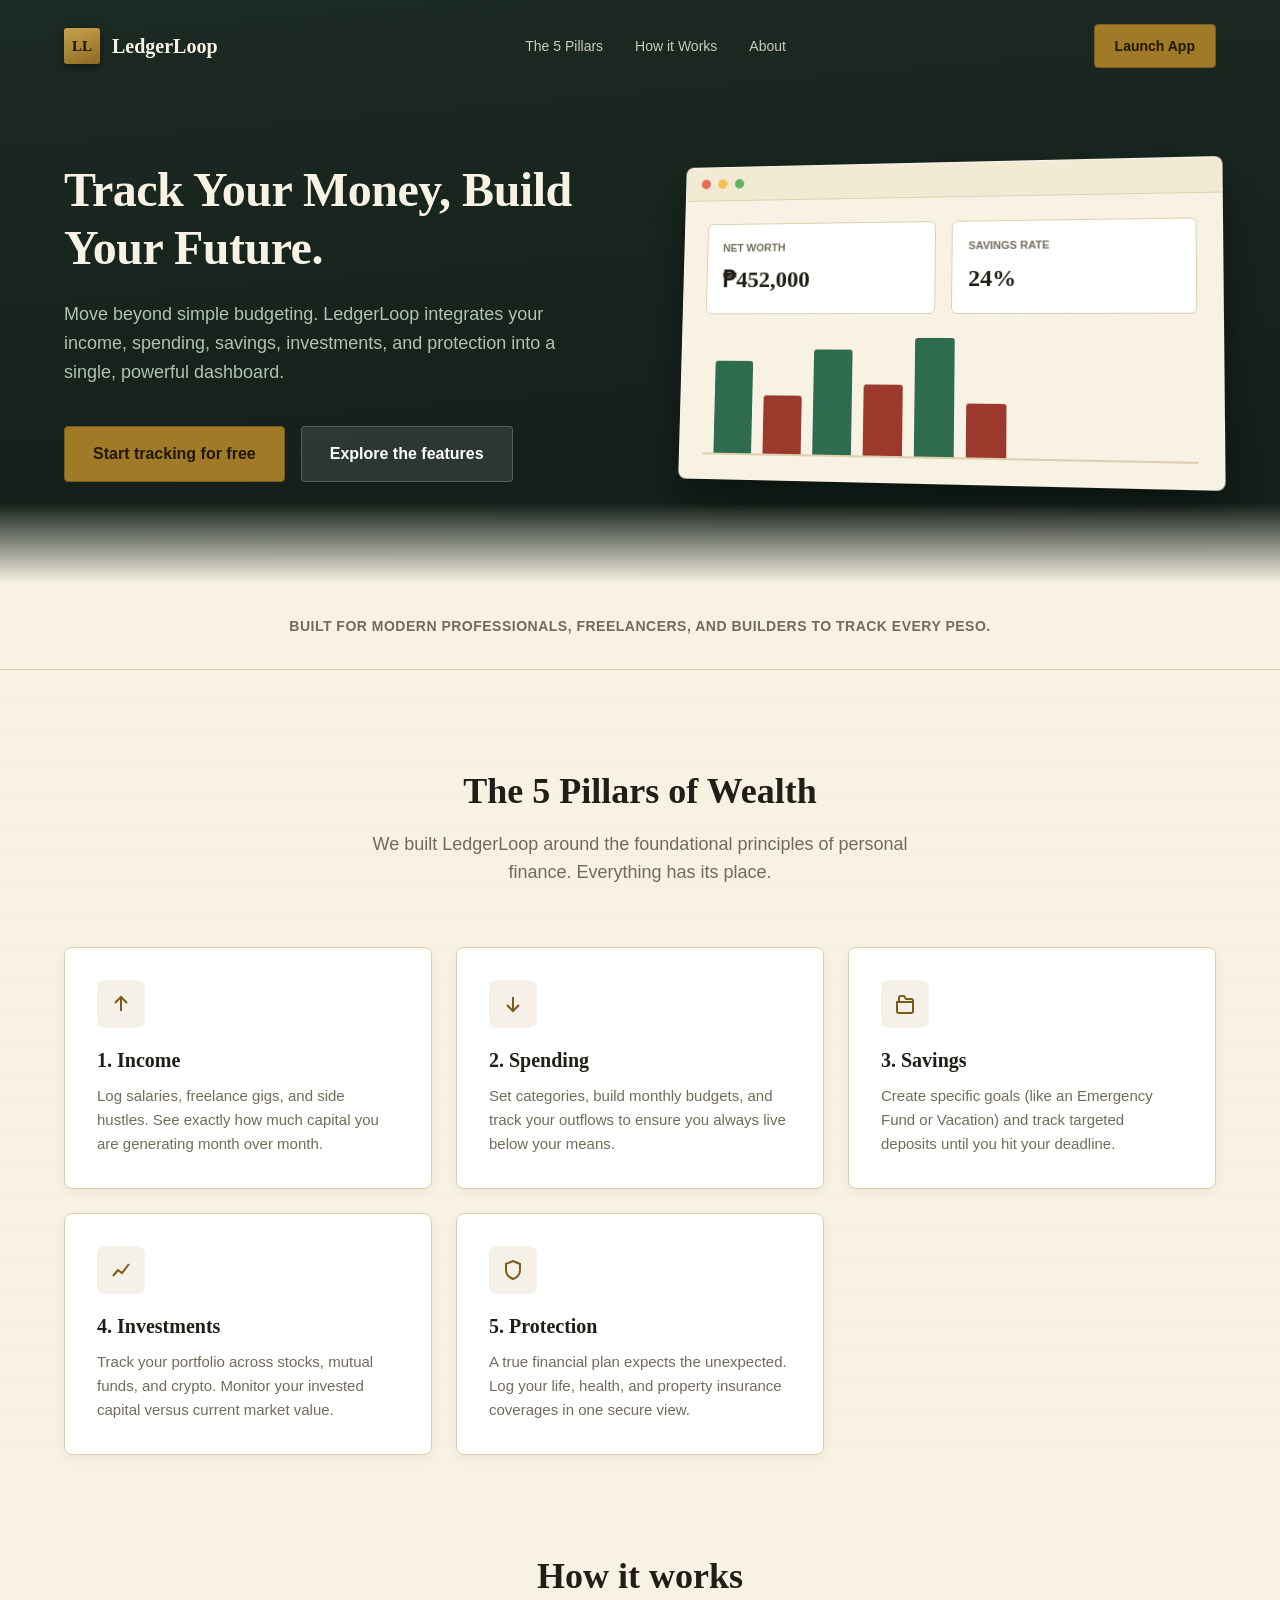
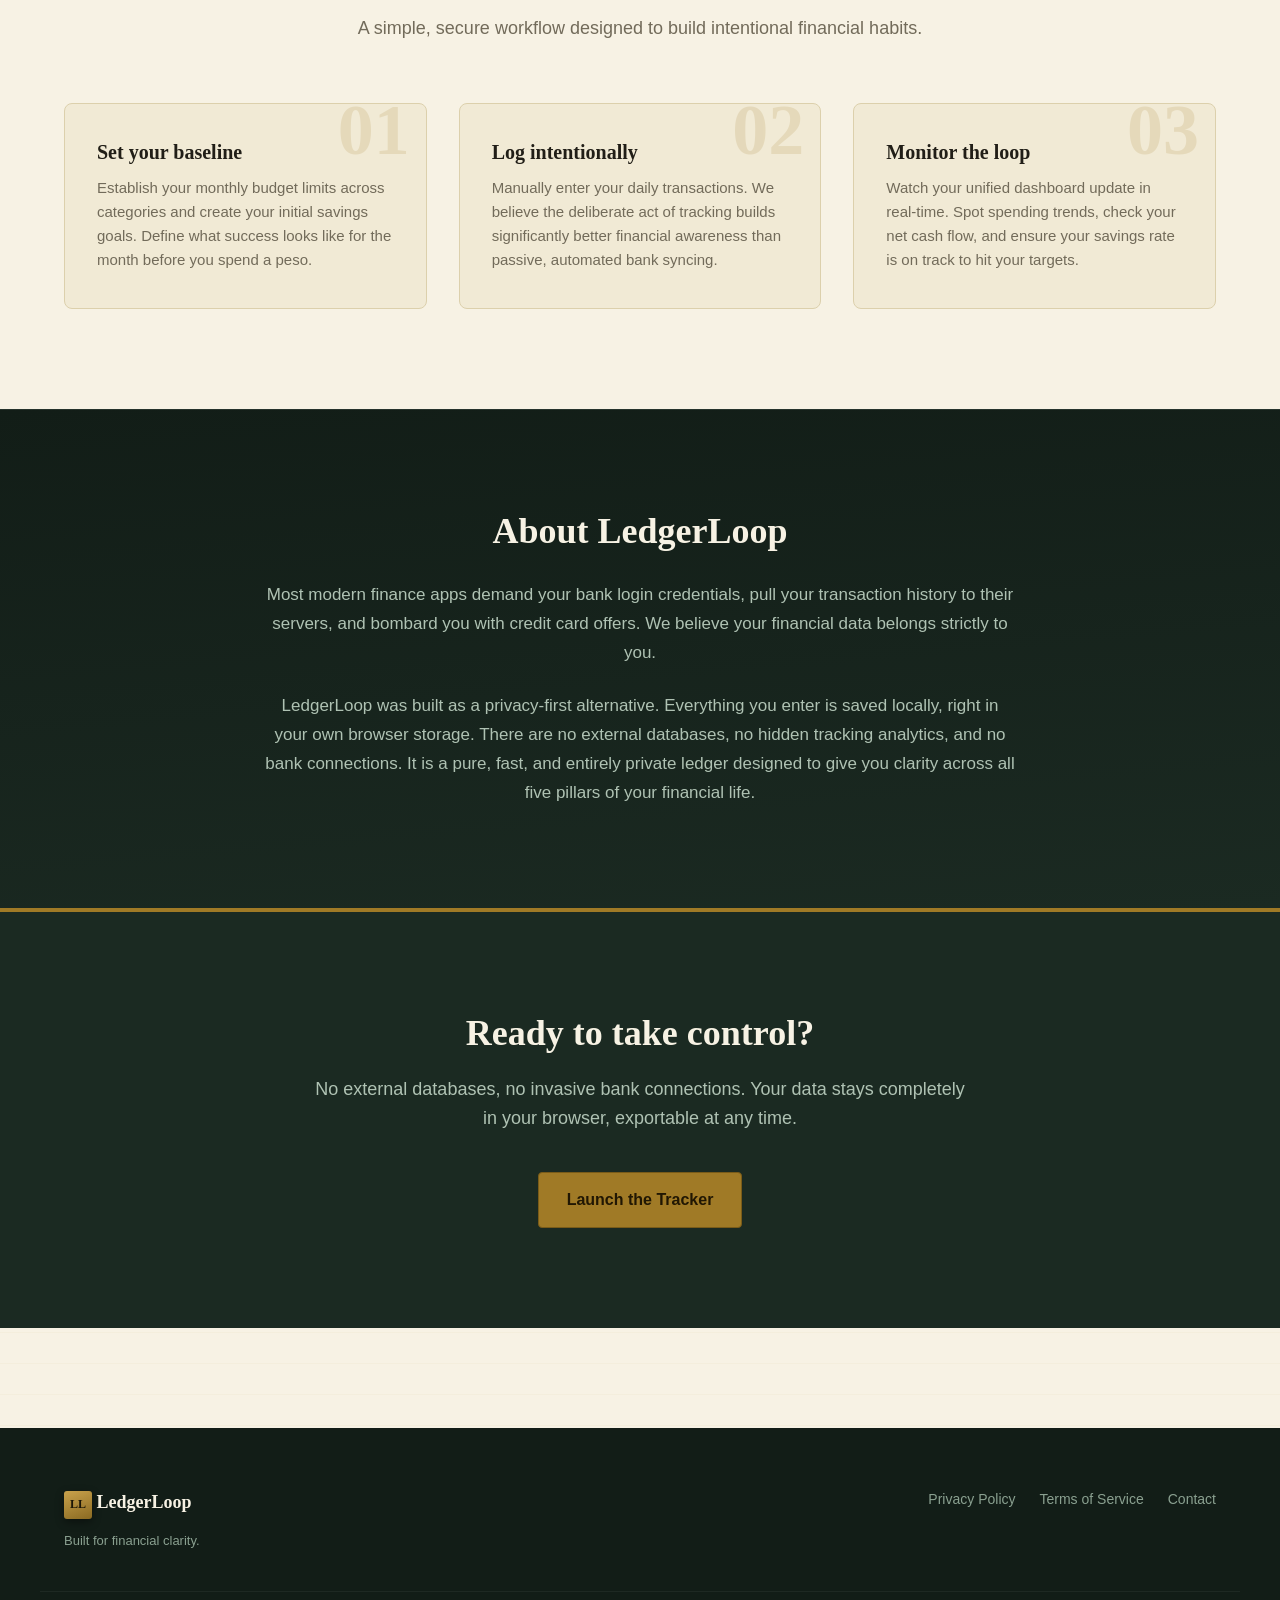
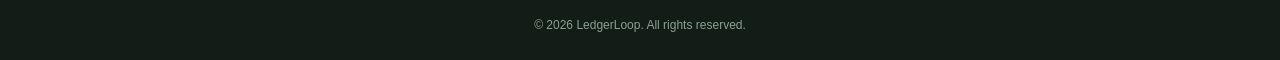
==== index.html @ 5f900071 "Add files via upload" ====
<!DOCTYPE html>
<html lang="en">
<head>
  <meta charset="UTF-8">
  <meta name="viewport" content="width=device-width, initial-scale=1.0">
  <title>LedgerLoop — Master Your Financial Pillars</title>
  <link rel="stylesheet" href="landing.css">
</head>
<body>

  <!-- ================= NAVIGATION ================= -->
<!-- ================= NAVIGATION ================= -->
  <header class="navbar">
    <div class="container nav-container">
      <div class="brand">
        <div class="mark">LL</div>
        <span class="brand-text">LedgerLoop</span>
      </div>
      
      <!-- Hamburger Menu Button (Mobile Only) -->
      <button class="mobile-toggle" id="mobile-toggle" aria-label="Toggle Menu">
        <svg viewBox="0 0 24 24" width="28" height="28" stroke="currentColor" stroke-width="2" fill="none" stroke-linecap="round" stroke-linejoin="round"><line x1="3" y1="12" x2="21" y2="12"></line><line x1="3" y1="6" x2="21" y2="6"></line><line x1="3" y1="18" x2="21" y2="18"></line></svg>
      </button>

      <nav class="nav-links" id="nav-links">
        <a href="#features">The 5 Pillars</a>
        <a href="#how-it-works">How it Works</a>
        <a href="#about">About</a>
        <a href="app.html" class="btn primary mobile-only">Launch App</a>
      </nav>
      
      <div class="nav-actions desktop-only">
        <a href="app.html" class="btn primary">Launch App</a>
      </div>
    </div>
  </header>

  <main>
    <!-- ================= HERO SECTION ================= -->
    <section class="hero">
      <div class="container hero-container">
        <div class="hero-content">
          <h1>Track Your Money, Build Your Future.</h1>
          <p class="hero-sub">
            Move beyond simple budgeting. LedgerLoop integrates your income, spending, savings, investments, and protection into a single, powerful dashboard.
          </p>
          <div class="hero-buttons">
            <a href="app.html" class="btn primary large">Start tracking for free</a>
            <a href="#features" class="btn secondary large">Explore the features</a>
          </div>
        </div>
        <div class="hero-visual">
          <div class="mockup-window">
            <div class="mockup-header">
              <span class="dot red"></span><span class="dot yellow"></span><span class="dot green"></span>
            </div>
            <div class="mockup-body">
              <div class="mockup-stat-row">
                <div class="m-stat"><div class="m-label">Net worth</div><div class="m-val">₱452,000</div></div>
                <div class="m-stat"><div class="m-label">Savings rate</div><div class="m-val">24%</div></div>
              </div>
              <div class="m-chart">
                <div class="m-bar inc" style="height: 80%;"></div>
                <div class="m-bar exp" style="height: 50%;"></div>
                <div class="m-bar inc" style="height: 90%;"></div>
                <div class="m-bar exp" style="height: 60%;"></div>
                <div class="m-bar inc" style="height: 100%;"></div>
                <div class="m-bar exp" style="height: 45%;"></div>
              </div>
            </div>
          </div>
        </div>
      </div>
    </section>

    <!-- ================= SOCIAL PROOF ================= -->
    <section class="trusted-by">
      <div class="container">
        <p>Built for modern professionals, freelancers, and builders to track every peso.</p>
      </div>
    </section>

    <!-- ================= THE 5 PILLARS ================= -->
    <section class="features" id="features">
      <div class="container">
        <div class="section-head">
          <h2>The 5 Pillars of Wealth</h2>
          <p>We built LedgerLoop around the foundational principles of personal finance. Everything has its place.</p>
        </div>

        <div class="pillar-grid">
          <!-- Pillar 1 -->
          <div class="pillar-card">
            <div class="pillar-icon">
              <svg viewBox="0 0 24 24" fill="none" stroke="currentColor" stroke-width="2"><path d="M12 19V5M6 11l6-6 6 6"/></svg>
            </div>
            <h3>1. Income</h3>
            <p>Log salaries, freelance gigs, and side hustles. See exactly how much capital you are generating month over month.</p>
          </div>
          <!-- Pillar 2 -->
          <div class="pillar-card">
            <div class="pillar-icon">
              <svg viewBox="0 0 24 24" fill="none" stroke="currentColor" stroke-width="2"><path d="M12 5v14M6 13l6 6 6-6"/></svg>
            </div>
            <h3>2. Spending</h3>
            <p>Set categories, build monthly budgets, and track your outflows to ensure you always live below your means.</p>
          </div>
          <!-- Pillar 3 -->
          <div class="pillar-card">
            <div class="pillar-icon">
              <svg viewBox="0 0 24 24" fill="none" stroke="currentColor" stroke-width="2"><path d="M3 10h18M6 10V6a2 2 0 0 1 2-2h3l2 3h5a2 2 0 0 1 2 2v10a2 2 0 0 1-2 2H6a2 2 0 0 1-2-2v-9z"/></svg>
            </div>
            <h3>3. Savings</h3>
            <p>Create specific goals (like an Emergency Fund or Vacation) and track targeted deposits until you hit your deadline.</p>
          </div>
          <!-- Pillar 4 -->
          <div class="pillar-card">
            <div class="pillar-icon">
              <svg viewBox="0 0 24 24" fill="none" stroke="currentColor" stroke-width="2"><path d="M4 18l5-6 4 3 7-9"/></svg>
            </div>
            <h3>4. Investments</h3>
            <p>Track your portfolio across stocks, mutual funds, and crypto. Monitor your invested capital versus current market value.</p>
          </div>
          <!-- Pillar 5 -->
          <div class="pillar-card">
            <div class="pillar-icon">
              <svg viewBox="0 0 24 24" fill="none" stroke="currentColor" stroke-width="2"><path d="M12 3l7 3v6c0 4.5-3 7.5-7 9-4-1.5-7-4.5-7-9V6l7-3z"/></svg>
            </div>
            <h3>5. Protection</h3>
            <p>A true financial plan expects the unexpected. Log your life, health, and property insurance coverages in one secure view.</p>
          </div>
        </div>
      </div>
      

      <!-- ================= HOW IT WORKS ================= -->
    <section class="how-it-works" id="how-it-works">
      <div class="container">
        <div class="section-head">
          <h2>How it works</h2>
          <p>A simple, secure workflow designed to build intentional financial habits.</p>
        </div>
        <div class="steps-grid">
          <div class="step-card">
            <div class="step-num">01</div>
            <h3>Set your baseline</h3>
            <p>Establish your monthly budget limits across categories and create your initial savings goals. Define what success looks like for the month before you spend a peso.</p>
          </div>
          <div class="step-card">
            <div class="step-num">02</div>
            <h3>Log intentionally</h3>
            <p>Manually enter your daily transactions. We believe the deliberate act of tracking builds significantly better financial awareness than passive, automated bank syncing.</p>
          </div>
          <div class="step-card">
            <div class="step-num">03</div>
            <h3>Monitor the loop</h3>
            <p>Watch your unified dashboard update in real-time. Spot spending trends, check your net cash flow, and ensure your savings rate is on track to hit your targets.</p>
          </div>
        </div>
      </div>
    </section>

    <!-- ================= ABOUT ================= -->
    <section class="about" id="about">
      <div class="container about-container">
        <div class="about-content">
          <h2>About LedgerLoop</h2>
          <p>Most modern finance apps demand your bank login credentials, pull your transaction history to their servers, and bombard you with credit card offers. We believe your financial data belongs strictly to you.</p>
          <p>LedgerLoop was built as a privacy-first alternative. Everything you enter is saved locally, right in your own browser storage. There are no external databases, no hidden tracking analytics, and no bank connections. It is a pure, fast, and entirely private ledger designed to give you clarity across all five pillars of your financial life.</p>
        </div>
      </div>
    </section>

    <!-- ================= CTA SECTION ================= -->
    <section class="cta-section">
      <div class="container cta-container">
        <h2>Ready to take control?</h2>
        <p>No external databases, no invasive bank connections. Your data stays completely in your browser, exportable at any time.</p>
        <a href="app.html" class="btn primary large">Launch the Tracker</a>
      </div>
    </section>
  </main>

  <!-- ================= FOOTER ================= -->
  <footer>
    <div class="container footer-container">
      <div class="footer-brand">
        <div class="mark small">LL</div>
        <span class="brand-text">LedgerLoop</span>
        <p class="footer-note">Built for financial clarity.</p>
      </div>
      <div class="footer-links">
        <a href="#">Privacy Policy</a>
        <a href="#">Terms of Service</a>
        <a href="#">Contact</a>
      </div>
    </div>
    <div class="container footer-bottom">
      <p>&copy; 2026 LedgerLoop. All rights reserved.</p>
    </div>
  </footer>

<script>
    // Mobile menu toggle
    const toggle = document.getElementById('mobile-toggle');
    const nav = document.getElementById('nav-links');
    
    toggle.addEventListener('click', () => {
      nav.classList.toggle('active');
    });
    
    // Close mobile menu when a link is clicked
    nav.querySelectorAll('a').forEach(link => {
      link.addEventListener('click', () => {
        nav.classList.remove('active');
      });
    });
  </script>
</body>
</html>
---- landing.css ----
:root {
  --desk: #1B2A22;
  --desk-2: #121D17;
  --paper: #F7F2E4;
  --paper-2: #F1EAD5;
  --ink: #211E17;
  --ink-soft: #726B5A;
  --rule: #DCD0AC;
  --green: #2F6B4E;
  --brass: #A07A26;
  --brass-dark: #7A5B18;
  --navy: #2C3D50;
  --radius: 8px;
  --shadow: 0 4px 12px rgba(0,0,0,0.08), 0 12px 32px rgba(0,0,0,0.12);
  --serif: Georgia, "Iowan Old Style", "Palatino Linotype", serif;
  --sans: -apple-system, BlinkMacSystemFont, "Segoe UI", Roboto, "Helvetica Neue", Arial, sans-serif;
}

* {
  box-sizing: border-box;
  margin: 0;
  padding: 0;
}

body {
  font-family: var(--sans);
  background-color: var(--paper);
  color: var(--ink);
  -webkit-font-smoothing: antialiased;
  line-height: 1.6;
}

a {
  text-decoration: none;
  color: inherit;
  transition: color 0.2s ease;
}

.container {
  max-width: 1200px;
  margin: 0 auto;
  padding: 0 24px;
}

/* ---------- Typography & Buttons ---------- */
h1, h2, h3 {
  font-family: var(--serif);
  font-weight: 700;
  line-height: 1.2;
}

.btn {
  display: inline-flex;
  align-items: center;
  justify-content: center;
  padding: 10px 20px;
  border-radius: 4px;
  font-size: 14px;
  font-weight: 600;
  cursor: pointer;
  transition: all 0.2s ease;
  border: 1px solid transparent;
}

.btn.primary {
  background: var(--brass);
  color: #211703;
  border-color: var(--brass-dark);
}

.btn.primary:hover {
  background: #B78D33;
  transform: translateY(-1px);
}

.btn.secondary {
  background: rgba(255,255,255,0.1);
  color: #fff;
  border: 1px solid rgba(255,255,255,0.2);
}

.btn.secondary:hover {
  background: rgba(255,255,255,0.15);
  border-color: rgba(255,255,255,0.3);
}

.btn.large {
  padding: 14px 28px;
  font-size: 16px;
}

/* ---------- Navbar ---------- */
.navbar {
  position: absolute;
  top: 0;
  left: 0;
  width: 100%;
  z-index: 100;
  padding: 24px 0;
}

.nav-container {
  display: flex;
  justify-content: space-between;
  align-items: center;
}

.brand {
  display: flex;
  align-items: center;
  gap: 12px;
}

.mark {
  display: inline-flex;
  align-items: center;
  justify-content: center;
  width: 36px;
  height: 36px;
  border-radius: 3px;
  background: linear-gradient(160deg, #C9A24C, #8A6A22);
  font-family: var(--serif);
  font-weight: 700;
  font-size: 15px;
  color: #1B1607;
  box-shadow: 0 3px 8px rgba(0,0,0,0.4);
}

.mark.small {
  width: 28px;
  height: 28px;
  font-size: 12px;
}

.brand-text {
  font-family: var(--serif);
  font-size: 20px;
  font-weight: 700;
  color: #F7F2E4;
}

.nav-links {
  display: flex;
  gap: 32px;
}

.nav-links a {
  color: rgba(247, 242, 228, 0.8);
  font-size: 14px;
  font-weight: 500;
}

.nav-links a:hover {
  color: #fff;
}


/* ---------- Mobile Navigation & Responsiveness ---------- */
.mobile-toggle {
  display: none;
  background: transparent;
  border: none;
  color: #F7F2E4;
  cursor: pointer;
  padding: 8px;
}

.mobile-only { 
  display: none !important; 
}

@media screen and (max-width: 768px) {
  .desktop-only { 
    display: none !important; 
  }
  
  .mobile-toggle { 
    display: block; 
    z-index: 999; 
  }
  
  /* The Slide-in Mobile Menu */
  .nav-links {
    position: fixed !important;
    top: 0 !important;
    right: -100% !important; /* Hides menu off-screen initially */
    width: 280px !important;
    height: 100vh !important;
    background: #121D17 !important; /* Forces dark background */
    display: flex !important;
    flex-direction: column !important;
    justify-content: flex-start !important;
    padding: 90px 30px 30px 30px !important;
    transition: right 0.3s ease-in-out !important;
    box-shadow: -10px 0 30px rgba(0,0,0,0.8) !important;
    z-index: 998 !important;
  }
  
  /* When the menu is open */
  .nav-links.active {
    right: 0 !important;
  }
  
  /* Styling the text links in the mobile menu */
  .nav-links a {
    display: block !important;
    font-size: 20px !important;
    font-weight: 600 !important;
    color: #F7F2E4 !important;
    padding: 18px 0 !important;
    border-bottom: 1px solid rgba(255,255,255,0.1) !important;
    text-align: left !important;
  }
  
  /* The Launch App button inside mobile menu */
  .nav-links a.mobile-only { 
    display: inline-flex !important; 
    margin-top: 30px !important; 
    justify-content: center !important;
    border: none !important;
    background: #A07A26 !important;
    color: #1B1607 !important;
    border-radius: 6px !important;
  }

  /* Scale down massive text for smaller screens */
  .hero { padding: 120px 0 60px 0; }
  .hero-content h1 { font-size: 34px; }
  .hero-sub { font-size: 16px; margin-bottom: 30px; }
  
  .features, .how-it-works, .about, .cta-section { padding: 60px 0; }
  .section-head h2, .cta-section h2, .about-content h2 { font-size: 28px; }
  
  .mockup-stat-row { flex-direction: column; gap: 8px; }
  
  .footer-container {
    flex-direction: column;
    gap: 24px;
    text-align: center;
    align-items: center;
  }
}
/* ---------- Hero Section ---------- */
.hero {
  background: linear-gradient(175deg, var(--desk) 0%, var(--desk-2) 100%);
  color: #F7F2E4;
  padding: 160px 0 100px 0;
  position: relative;
  overflow: hidden;
}

.hero::after {
  content: "";
  position: absolute;
  bottom: 0;
  left: 0;
  right: 0;
  height: 80px;
  background: linear-gradient(to bottom, transparent, var(--paper));
}

.hero-container {
  display: grid;
  grid-template-columns: 1fr 1fr;
  gap: 60px;
  align-items: center;
}

.hero-content h1 {
  font-size: 48px;
  margin-bottom: 24px;
  letter-spacing: -0.5px;
}

.hero-sub {
  font-size: 18px;
  color: #AFC2B3;
  margin-bottom: 40px;
  max-width: 90%;
}

.hero-buttons {
  display: flex;
  gap: 16px;
  flex-wrap: wrap;
}

@media (max-width: 992px) {
  .hero-container {
    grid-template-columns: 1fr;
    text-align: center;
  }
  .hero-sub { margin: 0 auto 40px auto; }
  .hero-buttons { justify-content: center; }
  .navbar .brand-text { color: #F7F2E4; }
}

/* Hero Mockup Graphic */
.mockup-window {
  background: var(--paper);
  border-radius: 8px;
  box-shadow: 0 24px 48px rgba(0,0,0,0.4);
  overflow: hidden;
  border: 1px solid rgba(255,255,255,0.1);
  transform: perspective(1000px) rotateY(-8deg) rotateX(4deg);
  transition: transform 0.5s ease;
}

.mockup-window:hover {
  transform: perspective(1000px) rotateY(0deg) rotateX(0deg);
}

.mockup-header {
  background: var(--paper-2);
  padding: 12px 16px;
  display: flex;
  gap: 8px;
  border-bottom: 1px solid var(--rule);
}

.dot { width: 10px; height: 10px; border-radius: 50%; }
.dot.red { background: #E76A5A; }
.dot.yellow { background: #F3BF4F; }
.dot.green { background: #5FB464; }

.mockup-body {
  padding: 24px;
}

.mockup-stat-row {
  display: flex;
  gap: 16px;
  margin-bottom: 24px;
}

.m-stat {
  flex: 1;
  background: #fff;
  border: 1px solid var(--rule);
  padding: 16px;
  border-radius: 6px;
}

.m-label { font-size: 11px; color: var(--ink-soft); font-weight: 600; text-transform: uppercase; }
.m-val { font-family: var(--serif); font-size: 24px; color: var(--ink); font-weight: 700; margin-top: 4px; }

.m-chart {
  height: 120px;
  border-bottom: 2px solid var(--rule);
  display: flex;
  align-items: flex-end;
  gap: 12px;
  padding: 0 12px;
}

.m-bar { width: 40px; border-radius: 3px 3px 0 0; }
.m-bar.inc { background: var(--green); }
.m-bar.exp { background: #9B3A2C; }


/* ---------- Trusted By / Social Proof ---------- */
.trusted-by {
  padding: 32px 0;
  text-align: center;
  border-bottom: 1px solid var(--rule);
  background: var(--paper);
}

.trusted-by p {
  color: var(--ink-soft);
  font-size: 14px;
  font-weight: 600;
  letter-spacing: 0.5px;
  text-transform: uppercase;
}


/* ---------- Features (5 Pillars) ---------- */
.features {
  padding: 100px 0;
  background-image: repeating-linear-gradient(180deg, transparent, transparent 30px, var(--paper-2) 31px);
}

.section-head {
  text-align: center;
  max-width: 600px;
  margin: 0 auto 60px auto;
}

.section-head h2 {
  font-size: 36px;
  color: var(--ink);
  margin-bottom: 16px;
}

.section-head p {
  font-size: 18px;
  color: var(--ink-soft);
}

.pillar-grid {
  display: grid;
  grid-template-columns: repeat(auto-fit, minmax(300px, 1fr));
  gap: 24px;
}

.pillar-card {
  background: #fff;
  border: 1px solid var(--rule);
  padding: 32px;
  border-radius: var(--radius);
  box-shadow: 0 4px 12px rgba(33,30,23,0.05);
  transition: transform 0.2s ease, box-shadow 0.2s ease;
}

.pillar-card:hover {
  transform: translateY(-4px);
  box-shadow: var(--shadow);
}

.pillar-icon {
  width: 48px;
  height: 48px;
  background: rgba(160,122,38,0.1);
  color: var(--brass-dark);
  border-radius: 8px;
  display: flex;
  align-items: center;
  justify-content: center;
  margin-bottom: 20px;
}

.pillar-icon svg {
  width: 24px;
  height: 24px;
}

.pillar-card h3 {
  font-size: 20px;
  margin-bottom: 12px;
  color: var(--ink);
}

.pillar-card p {
  font-size: 15px;
  color: var(--ink-soft);
}


/* ---------- CTA Section ---------- */
.cta-section {
  background: var(--desk);
  color: #F7F2E4;
  padding: 100px 0;
  text-align: center;
  border-top: 4px solid var(--brass);
}

.cta-container {
  max-width: 700px;
}

.cta-section h2 {
  font-size: 36px;
  margin-bottom: 20px;
}

.cta-section p {
  font-size: 18px;
  color: #AFC2B3;
  margin-bottom: 40px;
}


/* ---------- Footer ---------- */
footer {
  background: var(--desk-2);
  color: #8AA090;
  padding: 60px 0 24px 0;
}

.footer-container {
  display: flex;
  justify-content: space-between;
  align-items: flex-start;
  flex-wrap: wrap;
  gap: 40px;
  margin-bottom: 40px;
}

.footer-brand .brand-text {
  font-size: 18px;
  color: #F7F2E4;
}

.footer-note {
  margin-top: 12px;
  font-size: 13px;
}

.footer-links {
  display: flex;
  gap: 24px;
}

.footer-links a {
  font-size: 14px;
}

.footer-links a:hover {
  color: #F7F2E4;
}

.footer-bottom {
  border-top: 1px solid rgba(255,255,255,0.05);
  padding-top: 24px;
  font-size: 12px;
  text-align: center;
}
/* ---------- How it Works ---------- */
.how-it-works {
  padding: 100px 0;
  background: var(--paper);
}

.steps-grid {
  display: grid;
  grid-template-columns: repeat(auto-fit, minmax(280px, 1fr));
  gap: 32px;
}

.step-card {
  position: relative;
  padding: 36px 32px;
  background: var(--paper-2);
  border: 1px solid var(--rule);
  border-radius: var(--radius);
  overflow: hidden;
}

.step-num {
  font-family: var(--serif);
  font-size: 72px;
  color: var(--brass);
  opacity: 0.15;
  position: absolute;
  top: -10px;
  right: 16px;
  font-weight: 700;
  line-height: 1;
  pointer-events: none;
}

.step-card h3 {
  font-size: 20px;
  margin-bottom: 12px;
  position: relative;
  z-index: 1;
  color: var(--ink);
}

.step-card p {
  color: var(--ink-soft);
  position: relative;
  z-index: 1;
  font-size: 15px;
}

/* ---------- About ---------- */
.about {
  padding: 100px 0;
  background: linear-gradient(175deg, var(--desk-2) 0%, var(--desk) 100%);
  color: #F7F2E4;
  border-top: 1px solid rgba(255,255,255,0.05);
}

.about-container {
  max-width: 800px;
  text-align: center;
}

.about-content h2 {
  font-size: 36px;
  margin-bottom: 28px;
  color: #F7F2E4;
}

.about-content p {
  font-size: 17px;
  color: #AFC2B3;
  margin-bottom: 24px;
  line-height: 1.7;
}

.about-content p:last-child {
  margin-bottom: 0;
}
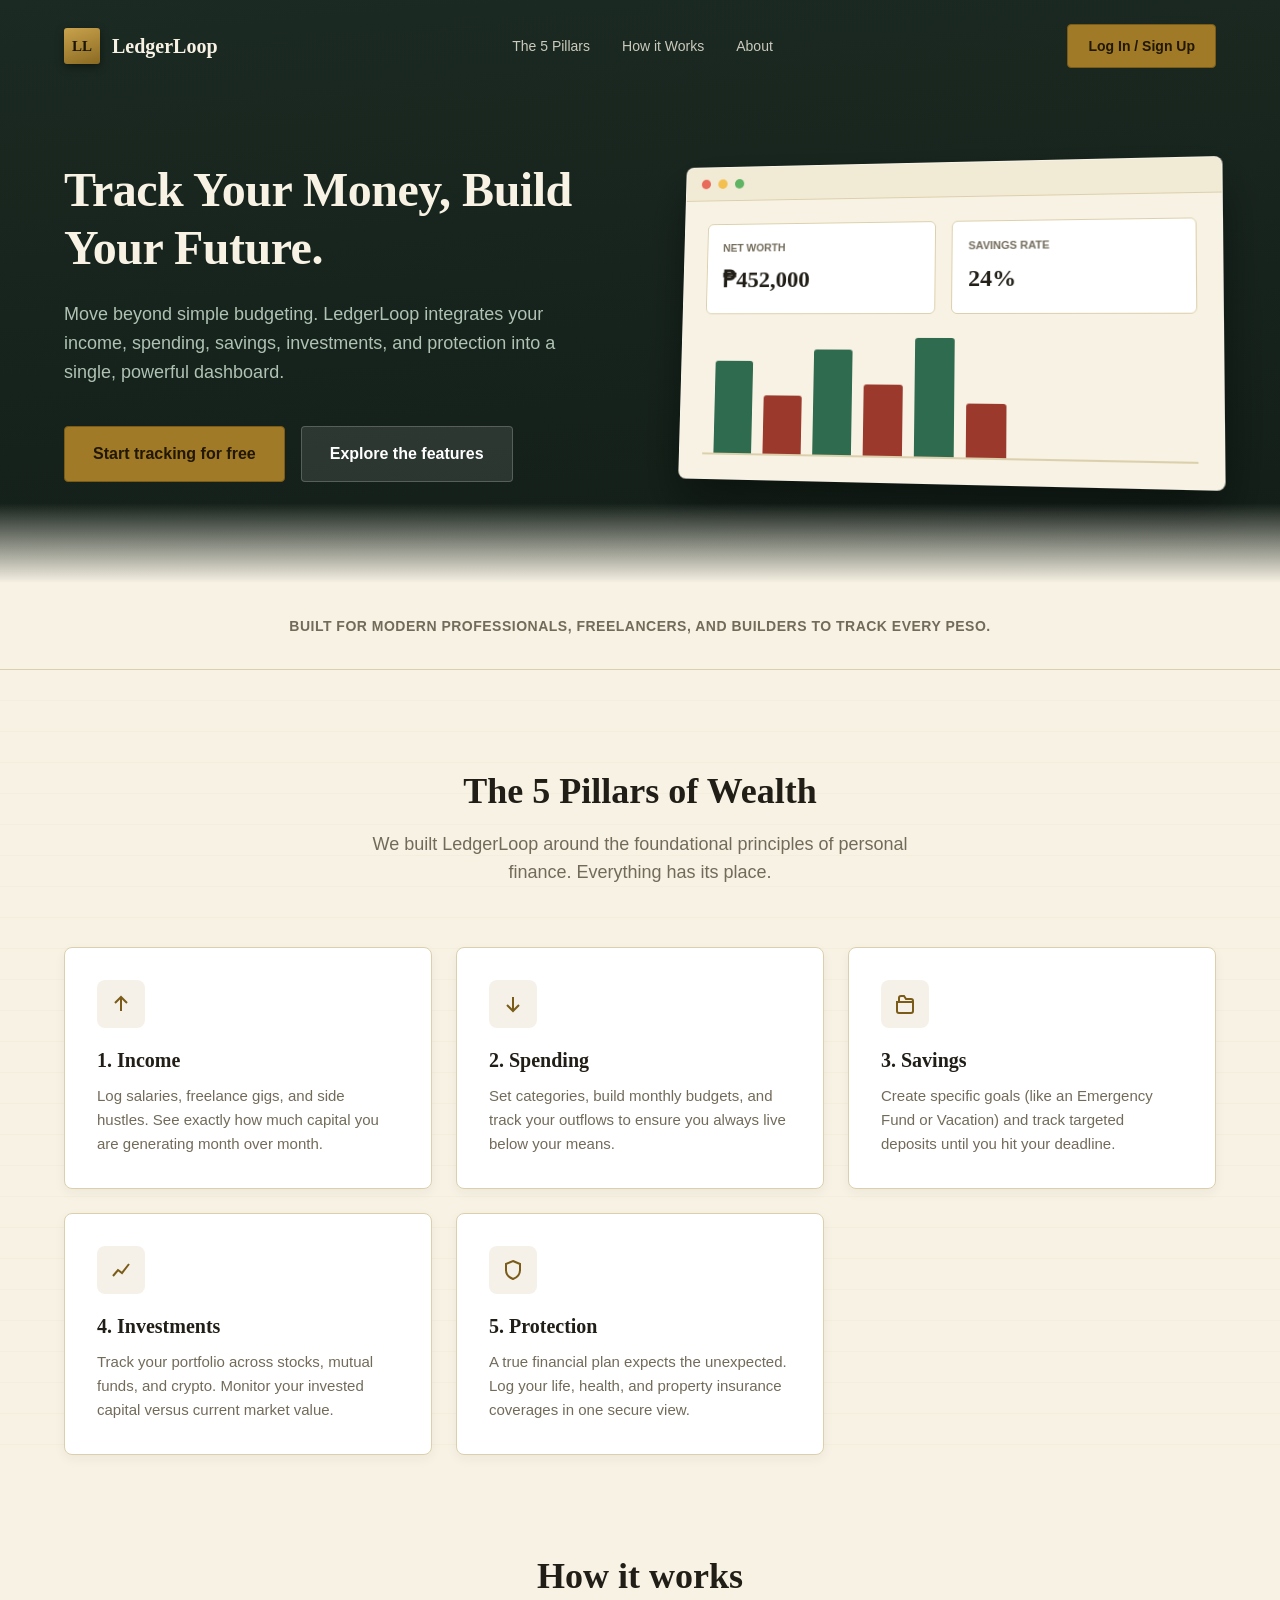
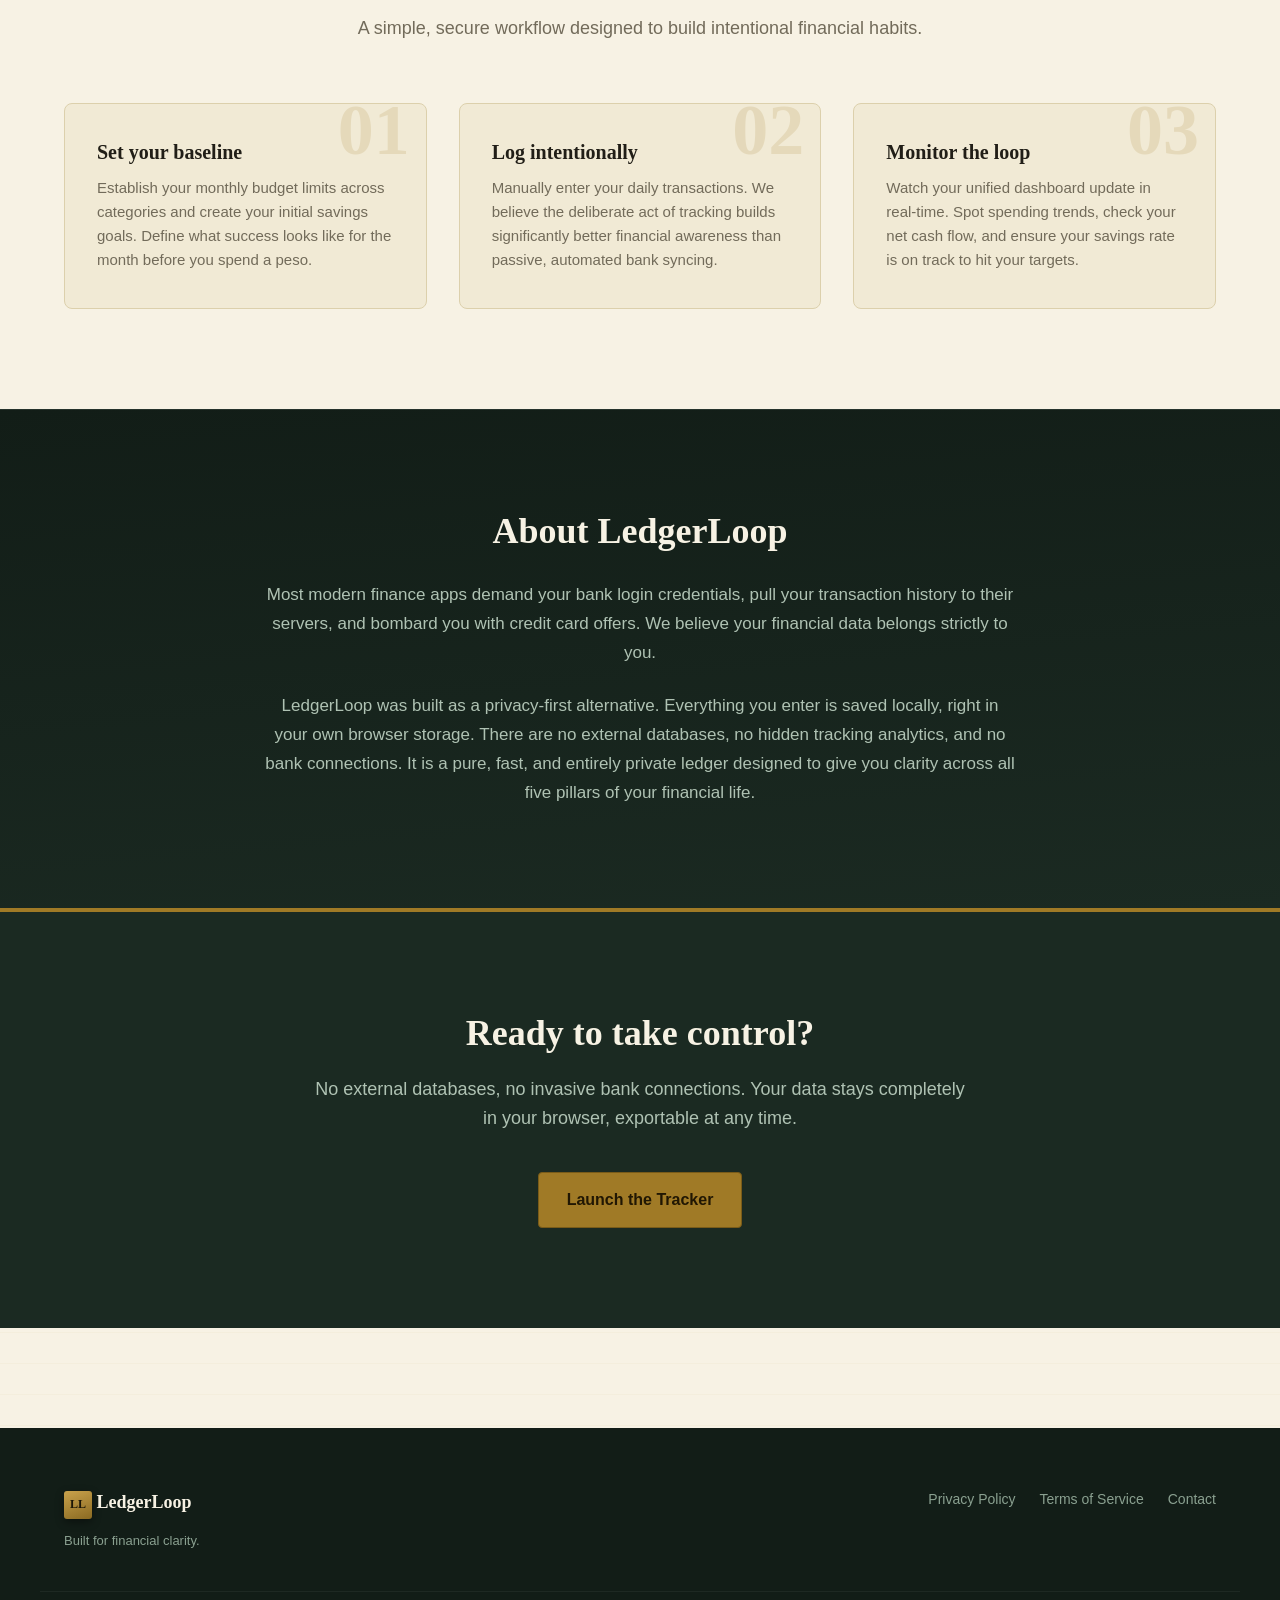
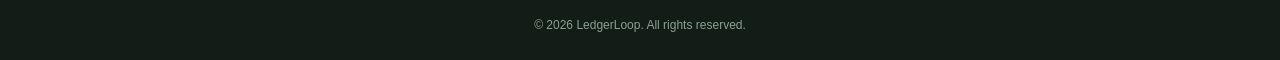
==== commit ef7f59f0: "Fix HTML encoding issues in index.html" ====
--- a/index.html
+++ b/index.html
@@ -30,7 +30,7 @@
       </nav>
       
       <div class="nav-actions desktop-only">
-        <a href="app.html" class="btn primary">Launch App</a>
+        <a href="login.html" class="btn primary">Log In / Sign Up</a>
       </div>
     </div>
   </header>
@@ -217,4 +217,4 @@
     });
   </script>
 </body>
-</html>+</html>
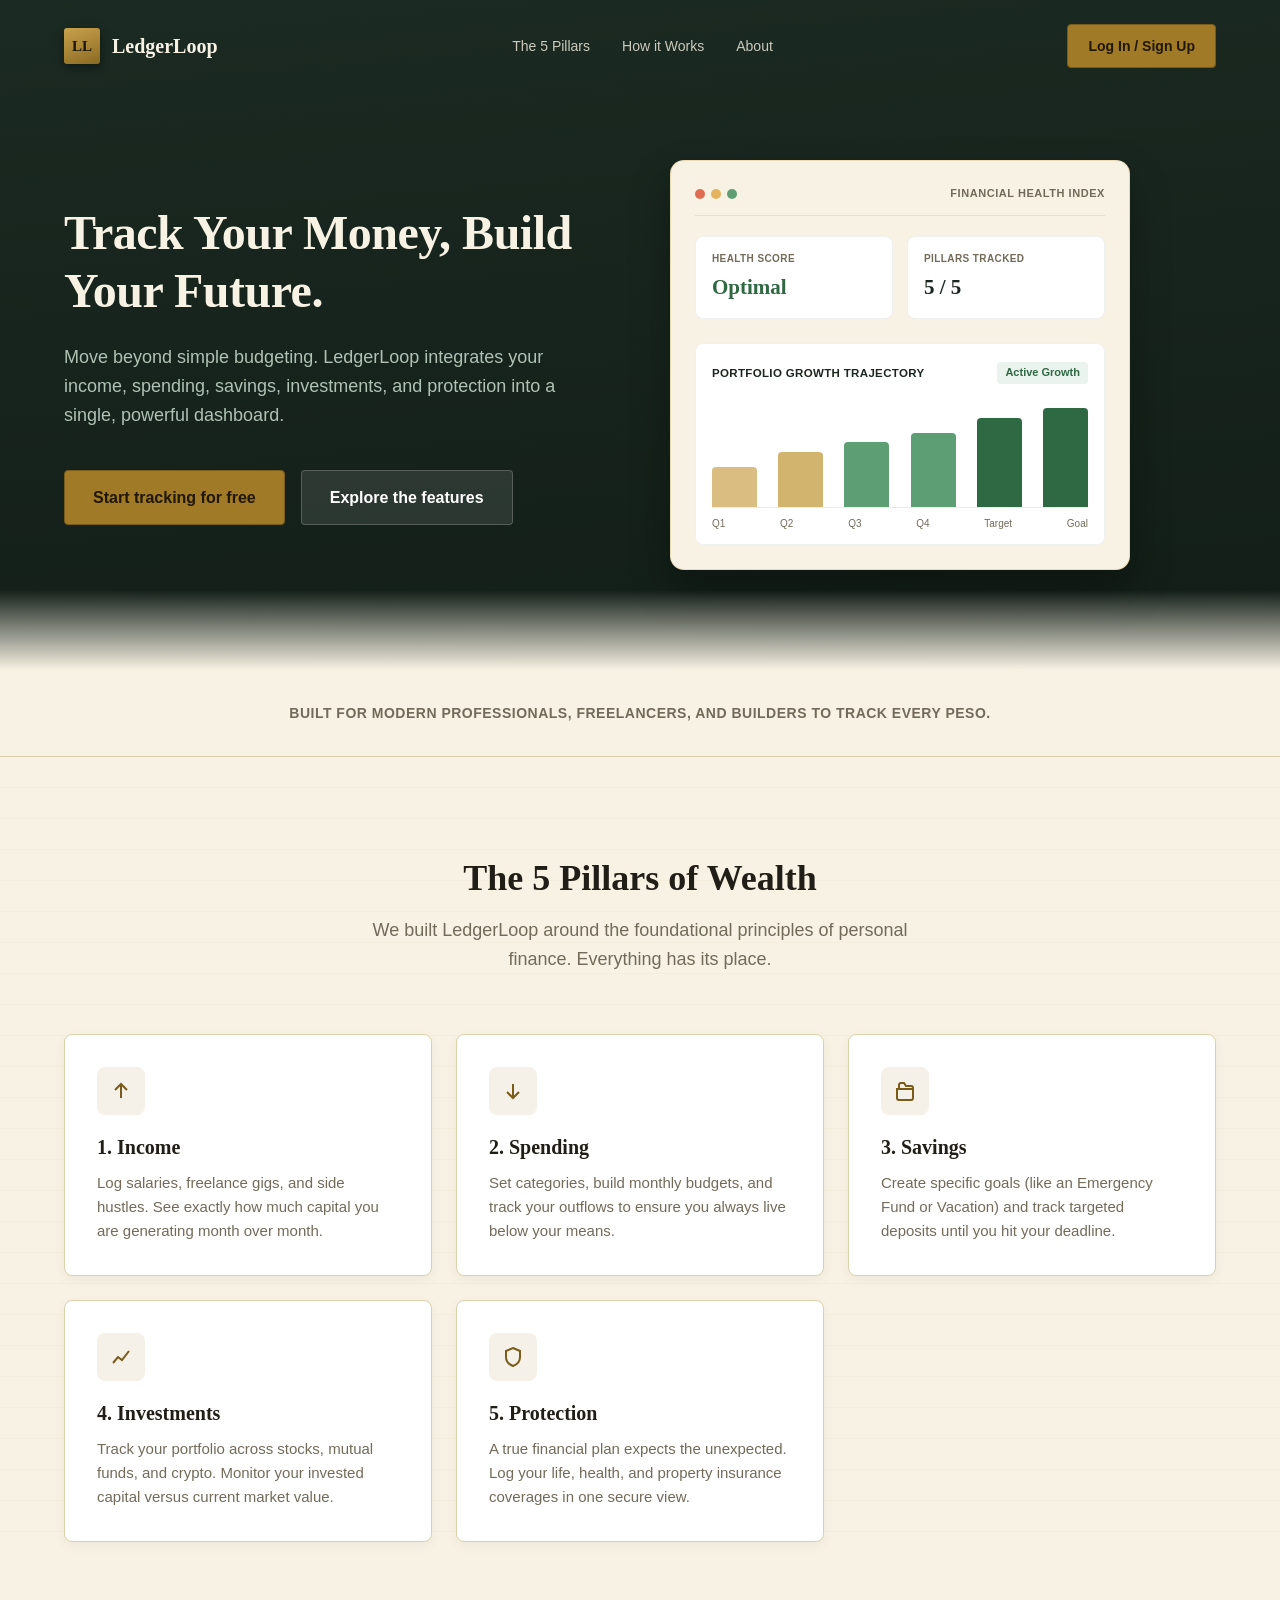
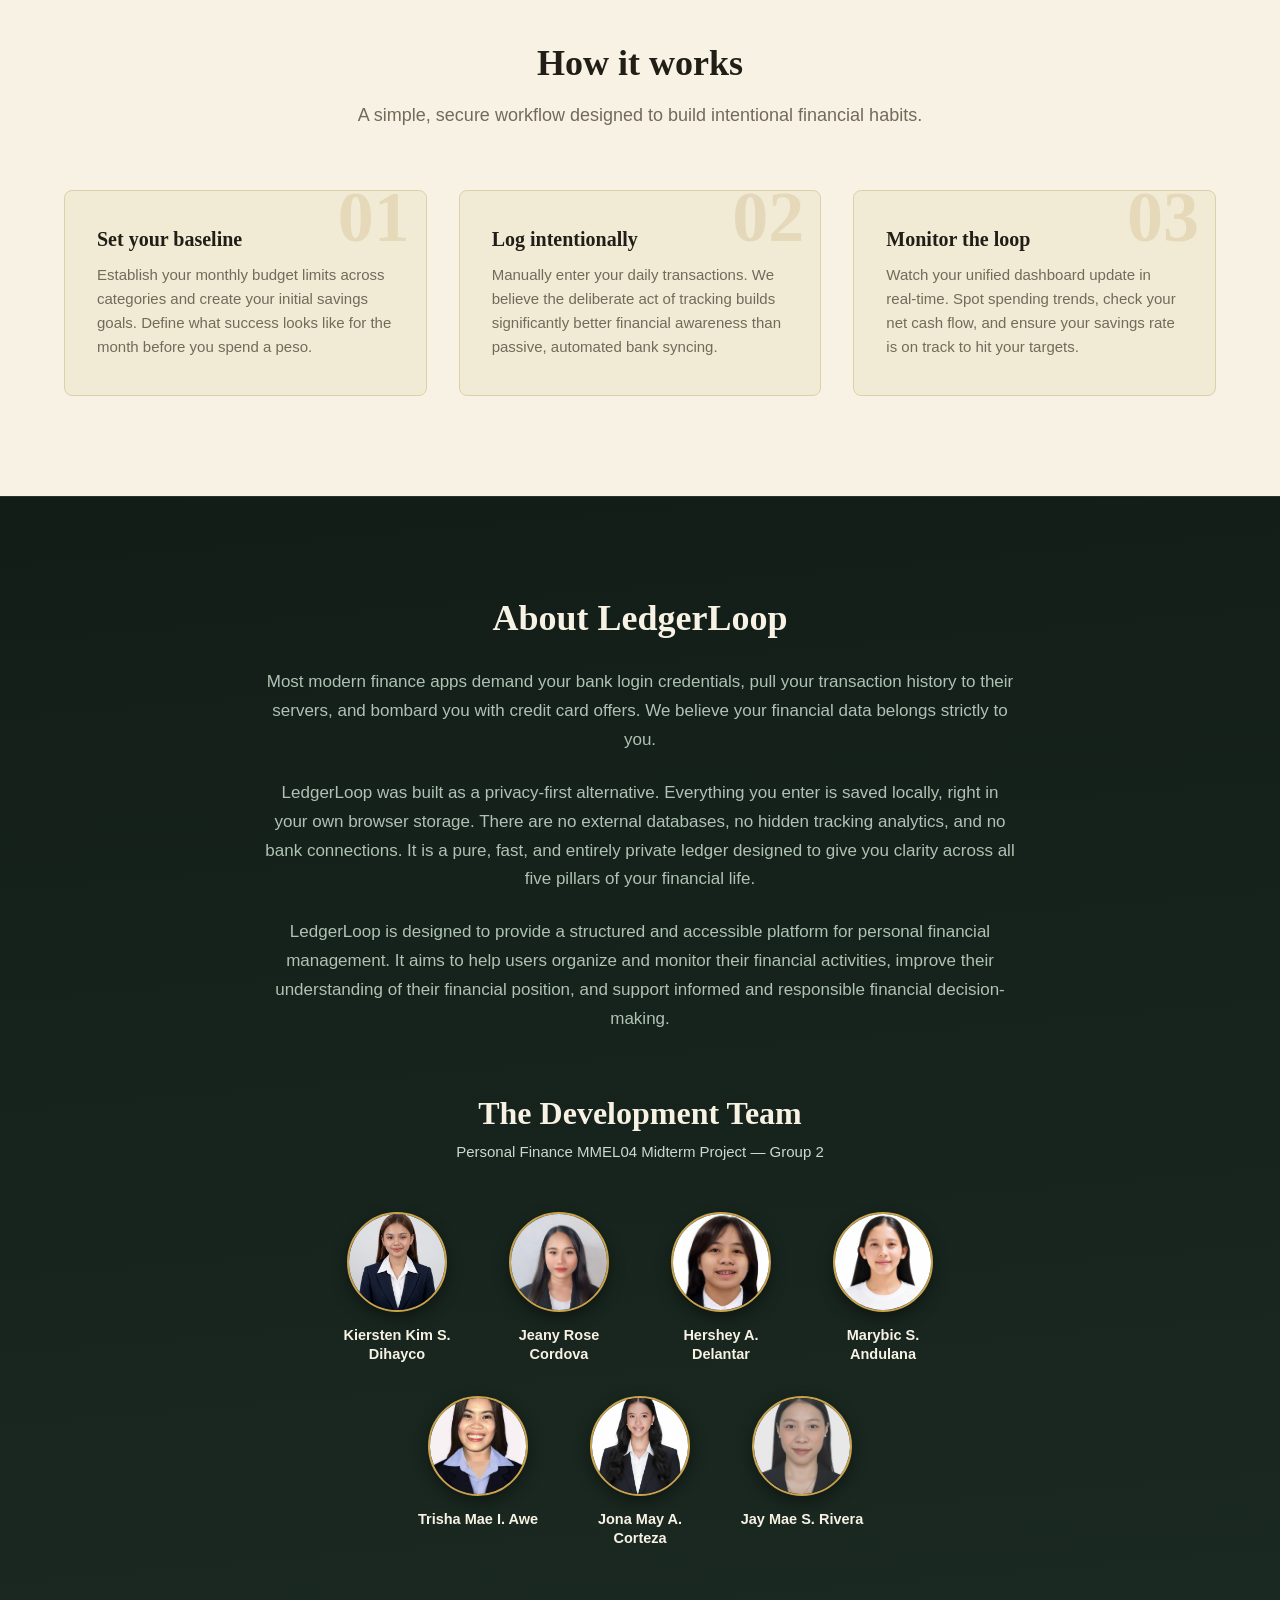
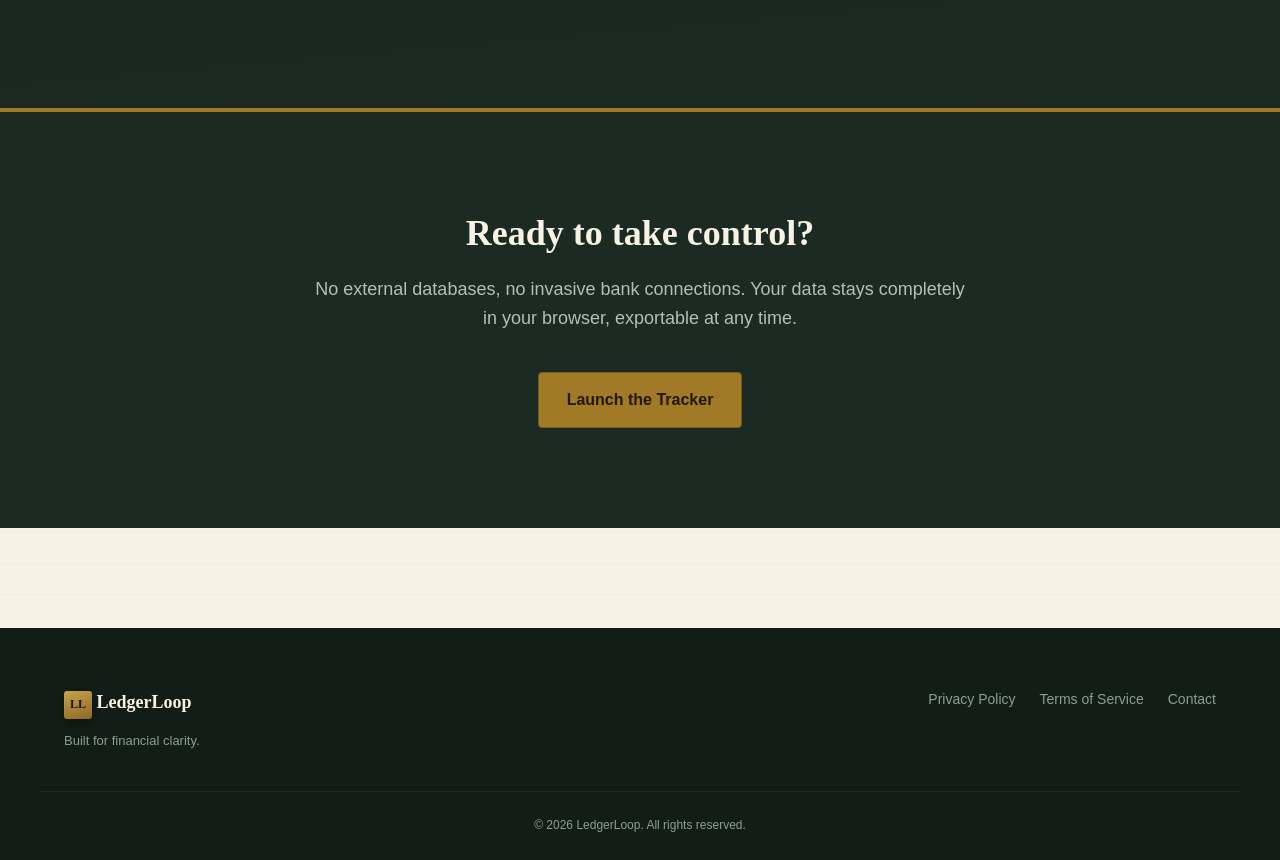
==== commit 1d3f9970: "Refactor index.html for improved structure and clarity" ====
--- a/index.html
+++ b/index.html
@@ -49,25 +49,54 @@
             <a href="#features" class="btn secondary large">Explore the features</a>
           </div>
         </div>
-        <div class="hero-visual">
-          <div class="mockup-window">
-            <div class="mockup-header">
-              <span class="dot red"></span><span class="dot yellow"></span><span class="dot green"></span>
-            </div>
-            <div class="mockup-body">
-              <div class="mockup-stat-row">
-                <div class="m-stat"><div class="m-label">Net worth</div><div class="m-val">₱452,000</div></div>
-                <div class="m-stat"><div class="m-label">Savings rate</div><div class="m-val">24%</div></div>
-              </div>
-              <div class="m-chart">
-                <div class="m-bar inc" style="height: 80%;"></div>
-                <div class="m-bar exp" style="height: 50%;"></div>
-                <div class="m-bar inc" style="height: 90%;"></div>
-                <div class="m-bar exp" style="height: 60%;"></div>
-                <div class="m-bar inc" style="height: 100%;"></div>
-                <div class="m-bar exp" style="height: 45%;"></div>
-              </div>
-            </div>
+      <div class="hero-visual" style="transform: none !important;">
+          <div style="background: #F7F2E4; border-radius: 14px; padding: 24px; color: #1B2620; width: 100%; max-width: 460px; box-shadow: 0 20px 40px rgba(0,0,0,0.3); border: 1px solid rgba(201,162,76,0.3); font-family: var(--sans, sans-serif);">
+            
+            <!-- Window Header -->
+            <div style="display: flex; align-items: center; justify-content: space-between; margin-bottom: 20px; border-bottom: 1px solid rgba(0,0,0,0.08); padding-bottom: 12px;">
+              <div style="display: flex; gap: 6px;">
+                <span style="width: 10px; height: 10px; border-radius: 50%; background: #E06D53; display: inline-block;"></span>
+                <span style="width: 10px; height: 10px; border-radius: 50%; background: #E5B25D; display: inline-block;"></span>
+                <span style="width: 10px; height: 10px; border-radius: 50%; background: #5D9E74; display: inline-block;"></span>
+              </div>
+              <span style="font-size: 11px; font-weight: 600; letter-spacing: 0.05em; text-transform: uppercase; color: #726B5A;">Financial Health Index</span>
+            </div>
+
+            <!-- Top Indicator Cards (Ratios & Health instead of cash) -->
+            <div style="display: grid; grid-template-columns: 1fr 1fr; gap: 14px; margin-bottom: 24px;">
+              <div style="background: #FFFFFF; padding: 14px 16px; border-radius: 8px; border: 1px solid rgba(0,0,0,0.06);">
+                <div style="font-size: 10px; font-weight: 600; color: #726B5A; text-transform: uppercase; letter-spacing: 0.04em; margin-bottom: 4px;">Health Score</div>
+                <div style="font-family: var(--serif, serif); font-size: 21px; font-weight: bold; color: #2E6943;">Optimal</div>
+              </div>
+              <div style="background: #FFFFFF; padding: 14px 16px; border-radius: 8px; border: 1px solid rgba(0,0,0,0.06);">
+                <div style="font-size: 10px; font-weight: 600; color: #726B5A; text-transform: uppercase; letter-spacing: 0.04em; margin-bottom: 4px;">Pillars Tracked</div>
+                <div style="font-family: var(--serif, serif); font-size: 21px; font-weight: bold; color: #1B2620;">5 / 5</div>
+              </div>
+            </div>
+
+            <!-- Rising Progress / Allocation Chart -->
+            <div style="background: #FFFFFF; border-radius: 8px; padding: 18px 16px 12px 16px; border: 1px solid rgba(0,0,0,0.06);">
+              <div style="display: flex; justify-content: space-between; align-items: center; margin-bottom: 14px;">
+                <span style="font-size: 11.5px; font-weight: 600; color: #1B2620; text-transform: uppercase; letter-spacing: 0.03em;">Portfolio Growth Trajectory</span>
+                <span style="font-size: 11px; font-weight: 600; color: #2E6943; background: rgba(93,158,116,0.12); padding: 2px 8px; border-radius: 4px;">Active Growth</span>
+              </div>
+              
+              <!-- Rising bar graph without monetary currency -->
+              <div style="display: flex; align-items: flex-end; justify-content: space-between; height: 110px; padding-top: 10px; border-bottom: 1px solid rgba(0,0,0,0.08);">
+                <div style="width: 12%; background: #C9A24C; height: 40%; border-radius: 4px 4px 0 0; opacity: 0.7;"></div>
+                <div style="width: 12%; background: #C9A24C; height: 55%; border-radius: 4px 4px 0 0; opacity: 0.8;"></div>
+                <div style="width: 12%; background: #5D9E74; height: 65%; border-radius: 4px 4px 0 0;"></div>
+                <div style="width: 12%; background: #5D9E74; height: 75%; border-radius: 4px 4px 0 0;"></div>
+                <div style="width: 12%; background: #2E6943; height: 90%; border-radius: 4px 4px 0 0;"></div>
+                <div style="width: 12%; background: #2E6943; height: 100%; border-radius: 4px 4px 0 0;"></div>
+              </div>
+
+              <!-- General timeline labels -->
+              <div style="display: flex; justify-content: space-between; margin-top: 8px; font-size: 10px; color: #726B5A; font-weight: 500;">
+                <span>Q1</span><span>Q2</span><span>Q3</span><span>Q4</span><span>Target</span><span>Goal</span>
+              </div>
+            </div>
+
           </div>
         </div>
       </div>
@@ -167,8 +196,89 @@
           <h2>About LedgerLoop</h2>
           <p>Most modern finance apps demand your bank login credentials, pull your transaction history to their servers, and bombard you with credit card offers. We believe your financial data belongs strictly to you.</p>
           <p>LedgerLoop was built as a privacy-first alternative. Everything you enter is saved locally, right in your own browser storage. There are no external databases, no hidden tracking analytics, and no bank connections. It is a pure, fast, and entirely private ledger designed to give you clarity across all five pillars of your financial life.</p>
-        </div>
-      </div>
+          <p>LedgerLoop is designed to provide a structured and accessible platform for personal financial management. It aims to help users organize and monitor their financial activities, improve their understanding of their financial position, and support informed and responsible financial decision-making.</p>
+        </div>
+      </div>
+      <!-- About Section Team Showcase -->
+
+<div style="max-width: 900px; margin: 60px auto; padding: 0 24px; text-align: center;">
+    <h3 style="font-family: var(--serif); font-size: 32px; margin-bottom: 8px; color: #F7F2E4;">The Development Team</h3>
+    <p style="color: #CBD9CE; font-size: 15px; margin-bottom: 48px;">Personal Finance MMEL04 Midterm Project — Group 2</p>
+    
+    <!-- Top Row: Members 1 to 4 -->
+    <div style="display: flex; flex-wrap: wrap; justify-content: center; gap: 32px; margin-bottom: 32px;">
+      
+      <!-- Member 1 -->
+      <div style="display: flex; flex-direction: column; align-items: center; width: 130px;">
+        <div style="width: 100px; height: 100px; border-radius: 50%; overflow: hidden; display: flex; align-items: center; justify-content: center; background: #1b2620; border: 2px solid #C9A24C; margin-bottom: 14px; box-shadow: 0 6px 16px rgba(0,0,0,0.4);">
+          <img src="image1.jpg" alt="Member 1" style="width: 100px; height: 100px; object-fit: cover;" onerror="this.style.display='none'; this.parentNode.textContent='M1';">
+        </div>
+        <div style="font-size: 14.5px; font-weight: 600; color: #F7F2E4; line-height: 1.3;">Kiersten Kim S. Dihayco</div>
+       
+      </div>
+
+      <!-- Member 2 -->
+      <div style="display: flex; flex-direction: column; align-items: center; width: 130px;">
+        <div style="width: 100px; height: 100px; border-radius: 50%; overflow: hidden; display: flex; align-items: center; justify-content: center; background: #1b2620; border: 2px solid #C9A24C; margin-bottom: 14px; box-shadow: 0 6px 16px rgba(0,0,0,0.4);">
+          <img src="image2.jpg" alt="Member 2" style="width: 100px; height: 100px; object-fit: cover;" onerror="this.style.display='none'; this.parentNode.textContent='M2';">
+        </div>
+        <div style="font-size: 14.5px; font-weight: 600; color: #F7F2E4; line-height: 1.3;">Jeany Rose Cordova</div>
+        
+      </div>
+
+      <!-- Member 3 -->
+      <div style="display: flex; flex-direction: column; align-items: center; width: 130px;">
+        <div style="width: 100px; height: 100px; border-radius: 50%; overflow: hidden; display: flex; align-items: center; justify-content: center; background: #1b2620; border: 2px solid #C9A24C; margin-bottom: 14px; box-shadow: 0 6px 16px rgba(0,0,0,0.4);">
+          <img src="image3.jpg" alt="Member 3" style="width: 100px; height: 100px; object-fit: cover;" onerror="this.style.display='none'; this.parentNode.textContent='M3';">
+        </div>
+        <div style="font-size: 14.5px; font-weight: 600; color: #F7F2E4; line-height: 1.3;">Hershey A. Delantar</div>
+        
+      </div>
+
+      <!-- Member 4 -->
+      <div style="display: flex; flex-direction: column; align-items: center; width: 130px;">
+        <div style="width: 100px; height: 100px; border-radius: 50%; overflow: hidden; display: flex; align-items: center; justify-content: center; background: #1b2620; border: 2px solid #C9A24C; margin-bottom: 14px; box-shadow: 0 6px 16px rgba(0,0,0,0.4);">
+          <img src="image4.jpg" alt="Member 4" style="width: 100px; height: 100px; object-fit: cover;" onerror="this.style.display='none'; this.parentNode.textContent='M4';">
+        </div>
+        <div style="font-size: 14.5px; font-weight: 600; color: #F7F2E4; line-height: 1.3;">Marybic S. Andulana</div>
+        
+      </div>
+
+    </div>
+
+    <!-- Bottom Row: Members 5 to 7 -->
+    <div style="display: flex; flex-wrap: wrap; justify-content: center; gap: 32px;">
+      
+      <!-- Member 5 -->
+      <div style="display: flex; flex-direction: column; align-items: center; width: 130px;">
+        <div style="width: 100px; height: 100px; border-radius: 50%; overflow: hidden; display: flex; align-items: center; justify-content: center; background: #1b2620; border: 2px solid #C9A24C; margin-bottom: 14px; box-shadow: 0 6px 16px rgba(0,0,0,0.4);">
+          <img src="image5.jpg" alt="Member 5" style="width: 100px; height: 100px; object-fit: cover;" onerror="this.style.display='none'; this.parentNode.textContent='M5';">
+        </div>
+        <div style="font-size: 14.5px; font-weight: 600; color: #F7F2E4; line-height: 1.3;">Trisha Mae I. Awe</div>
+        
+      </div>
+
+      <!-- Member 6 -->
+      <div style="display: flex; flex-direction: column; align-items: center; width: 130px;">
+        <div style="width: 100px; height: 100px; border-radius: 50%; overflow: hidden; display: flex; align-items: center; justify-content: center; background: #1b2620; border: 2px solid #C9A24C; margin-bottom: 14px; box-shadow: 0 6px 16px rgba(0,0,0,0.4);">
+          <img src="image6.jpg" alt="Member 6" style="width: 100px; height: 100px; object-fit: cover;" onerror="this.style.display='none'; this.parentNode.textContent='M6';">
+        </div>
+        <div style="font-size: 14.5px; font-weight: 600; color: #F7F2E4; line-height: 1.3;">Jona May A. Corteza</div>
+        
+      </div>
+
+      <!-- Member 7 -->
+      <div style="display: flex; flex-direction: column; align-items: center; width: 130px;">
+        <div style="width: 100px; height: 100px; border-radius: 50%; overflow: hidden; display: flex; align-items: center; justify-content: center; background: #1b2620; border: 2px solid #C9A24C; margin-bottom: 14px; box-shadow: 0 6px 16px rgba(0,0,0,0.4);">
+          <img src="image7.jpg" alt="Member 7" style="width: 100px; height: 100px; object-fit: cover;" onerror="this.style.display='none'; this.parentNode.textContent='M7';">
+        </div>
+        <div style="font-size: 14.5px; font-weight: 600; color: #F7F2E4; line-height: 1.3;">Jay Mae S. Rivera</div>
+        
+      </div>
+
+    </div>
+  </div>
+      
     </section>
 
     <!-- ================= CTA SECTION ================= -->
@@ -216,5 +326,59 @@
       });
     });
   </script>
+ <script>
+    document.addEventListener("DOMContentLoaded", () => {
+      // 1. Check if a user is currently logged in
+      const sessionUser = localStorage.getItem("ledgerloop_session");
+
+      if (sessionUser) {
+        // 2. Change the main hero headline to welcome the user
+        const mainTitle = document.querySelector("h1");
+        if (mainTitle) {
+          mainTitle.innerHTML = `Welcome back, <span style="color: #C9A24C;">${sessionUser}</span>!`;
+          
+          const subText = mainTitle.nextElementSibling;
+          if (subText && subText.tagName === "P") {
+            subText.textContent = "Your financial dashboard is ready. Continue tracking your income, spending, savings, investments, and protection.";
+          }
+        }
+
+        // 3. Update login links and inject a Logout button
+        const loginLinks = document.querySelectorAll('a[href="login.html"]');
+        loginLinks.forEach(link => {
+          link.href = "app.html";
+          
+          if (link.textContent.includes("Log In") || link.textContent.includes("Sign Up")) {
+            link.textContent = "Go to Dashboard";
+            
+            // Create the Logout button
+            const logoutBtn = document.createElement("a");
+            logoutBtn.href = "#";
+            logoutBtn.textContent = "Log Out";
+            logoutBtn.className = link.className; // Copy existing button classes
+            
+            // Apply secondary styling so it doesn't clash with the main button
+            logoutBtn.style.background = "transparent";
+            logoutBtn.style.color = "#F7F2E4";
+            logoutBtn.style.border = "1px solid rgba(255,255,255,0.2)";
+            logoutBtn.style.marginLeft = "12px";
+            
+            // Log out logic
+            logoutBtn.addEventListener("click", (e) => {
+              e.preventDefault();
+              localStorage.removeItem("ledgerloop_session");
+              window.location.reload(); // Refresh to reset the homepage
+            });
+
+            // Insert it right next to the Go to Dashboard button
+            link.parentNode.insertBefore(logoutBtn, link.nextSibling);
+            
+          } else if (link.textContent.includes("Start tracking")) {
+            link.textContent = "Open Dashboard";
+          }
+        });
+      }
+    });
+  </script>
 </body>
 </html>
--- a/landing.css
+++ b/landing.css
@@ -594,4 +594,4 @@
 
 .about-content p:last-child {
   margin-bottom: 0;
-}+}
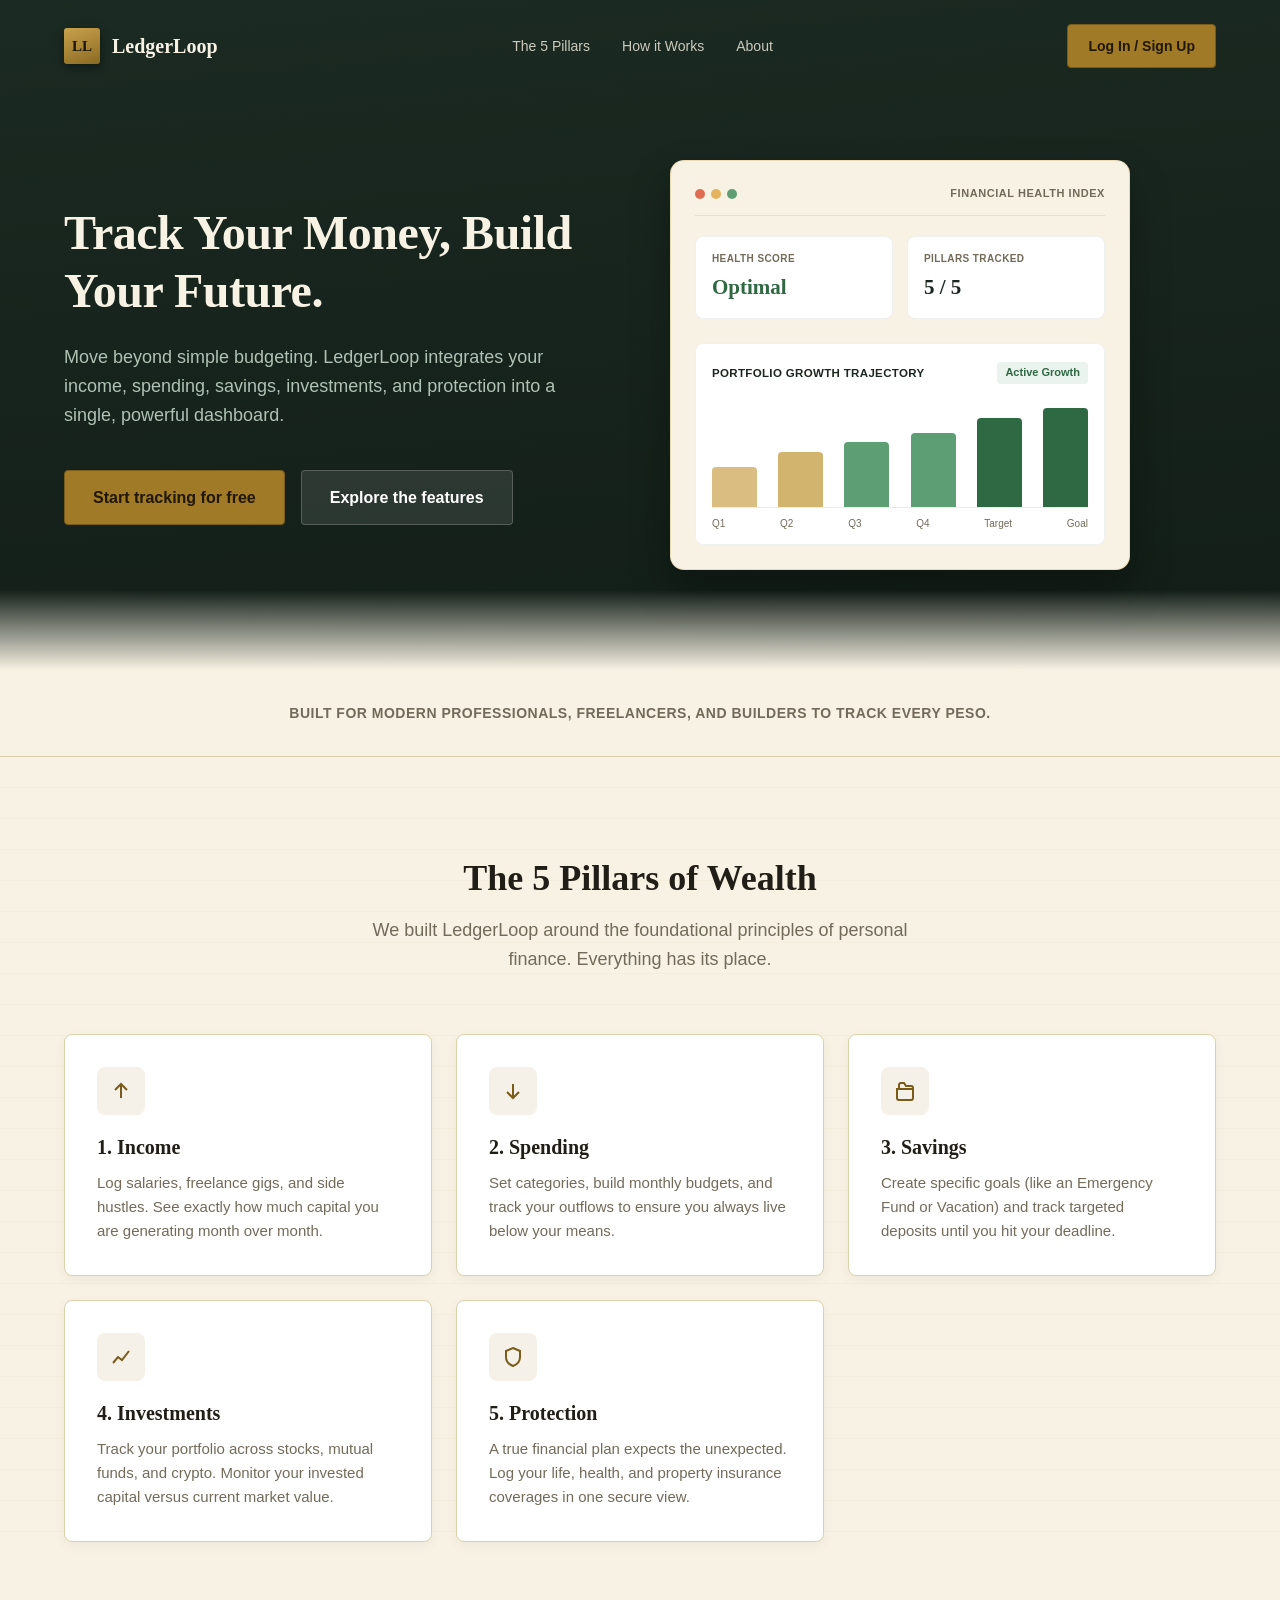
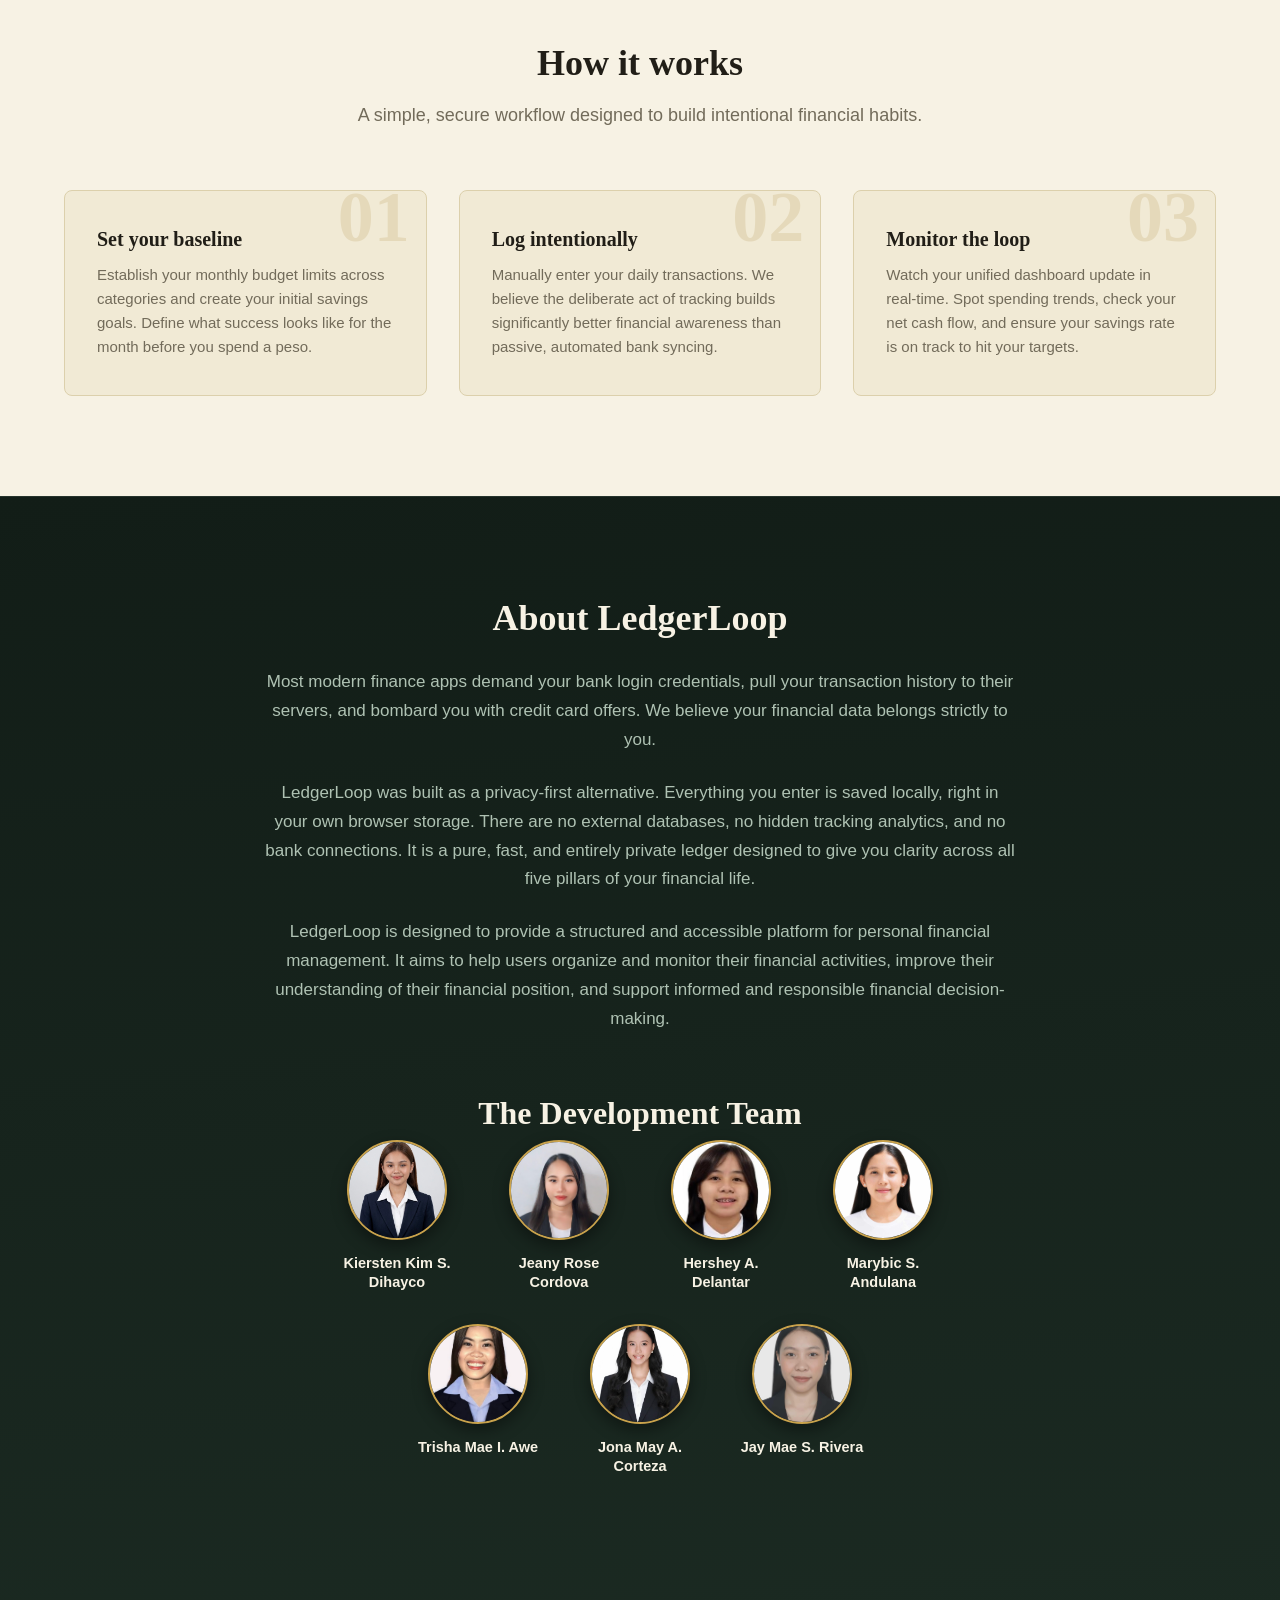
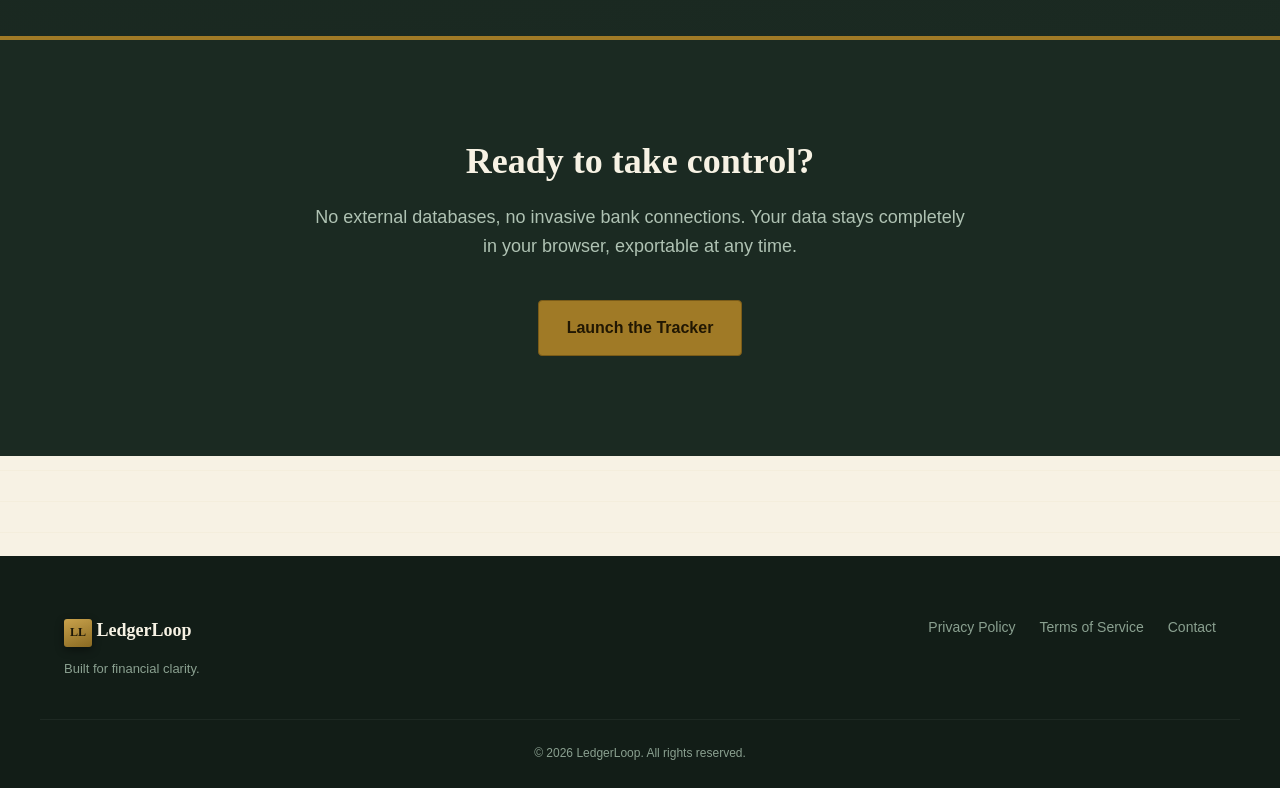
==== commit 8a0f7295: "Update index.html" ====
--- a/index.html
+++ b/index.html
@@ -203,7 +203,7 @@
 
 <div style="max-width: 900px; margin: 60px auto; padding: 0 24px; text-align: center;">
     <h3 style="font-family: var(--serif); font-size: 32px; margin-bottom: 8px; color: #F7F2E4;">The Development Team</h3>
-    <p style="color: #CBD9CE; font-size: 15px; margin-bottom: 48px;">Personal Finance MMEL04 Midterm Project — Group 2</p>
+    
     
     <!-- Top Row: Members 1 to 4 -->
     <div style="display: flex; flex-wrap: wrap; justify-content: center; gap: 32px; margin-bottom: 32px;">
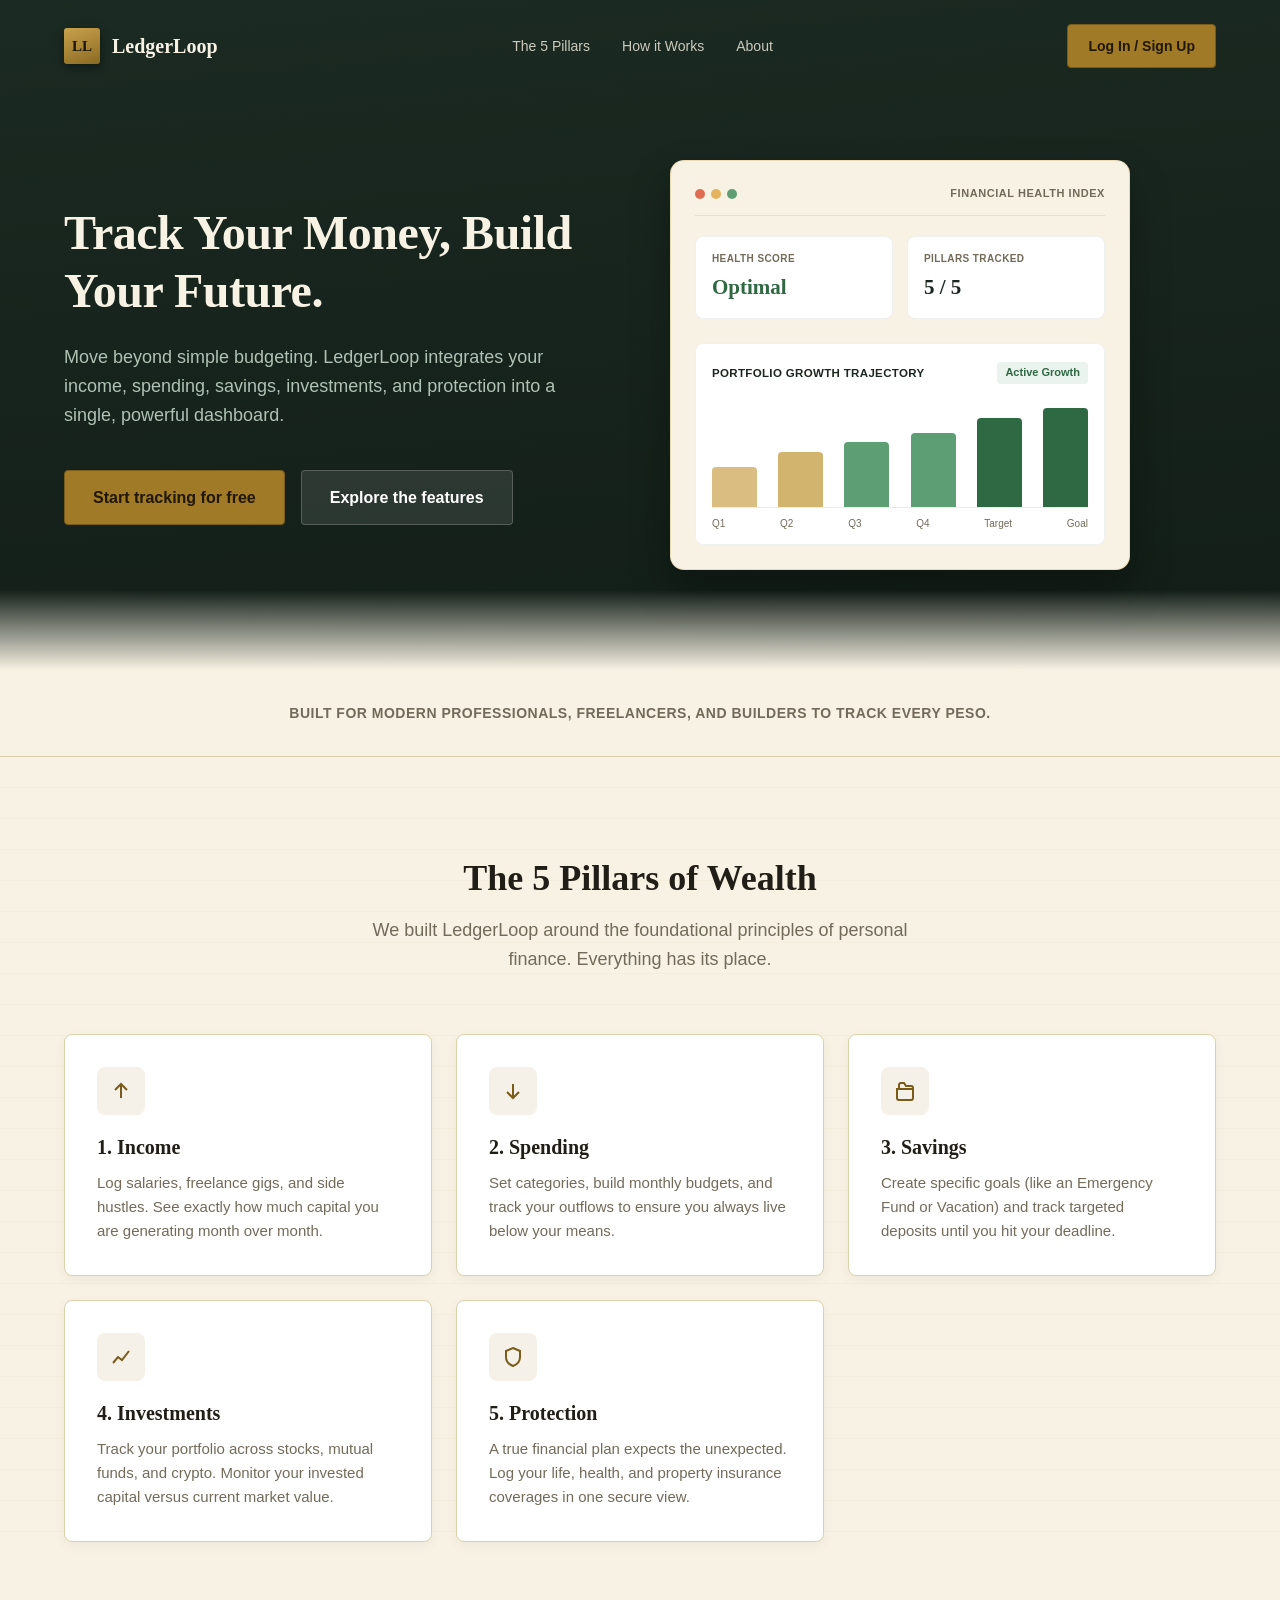
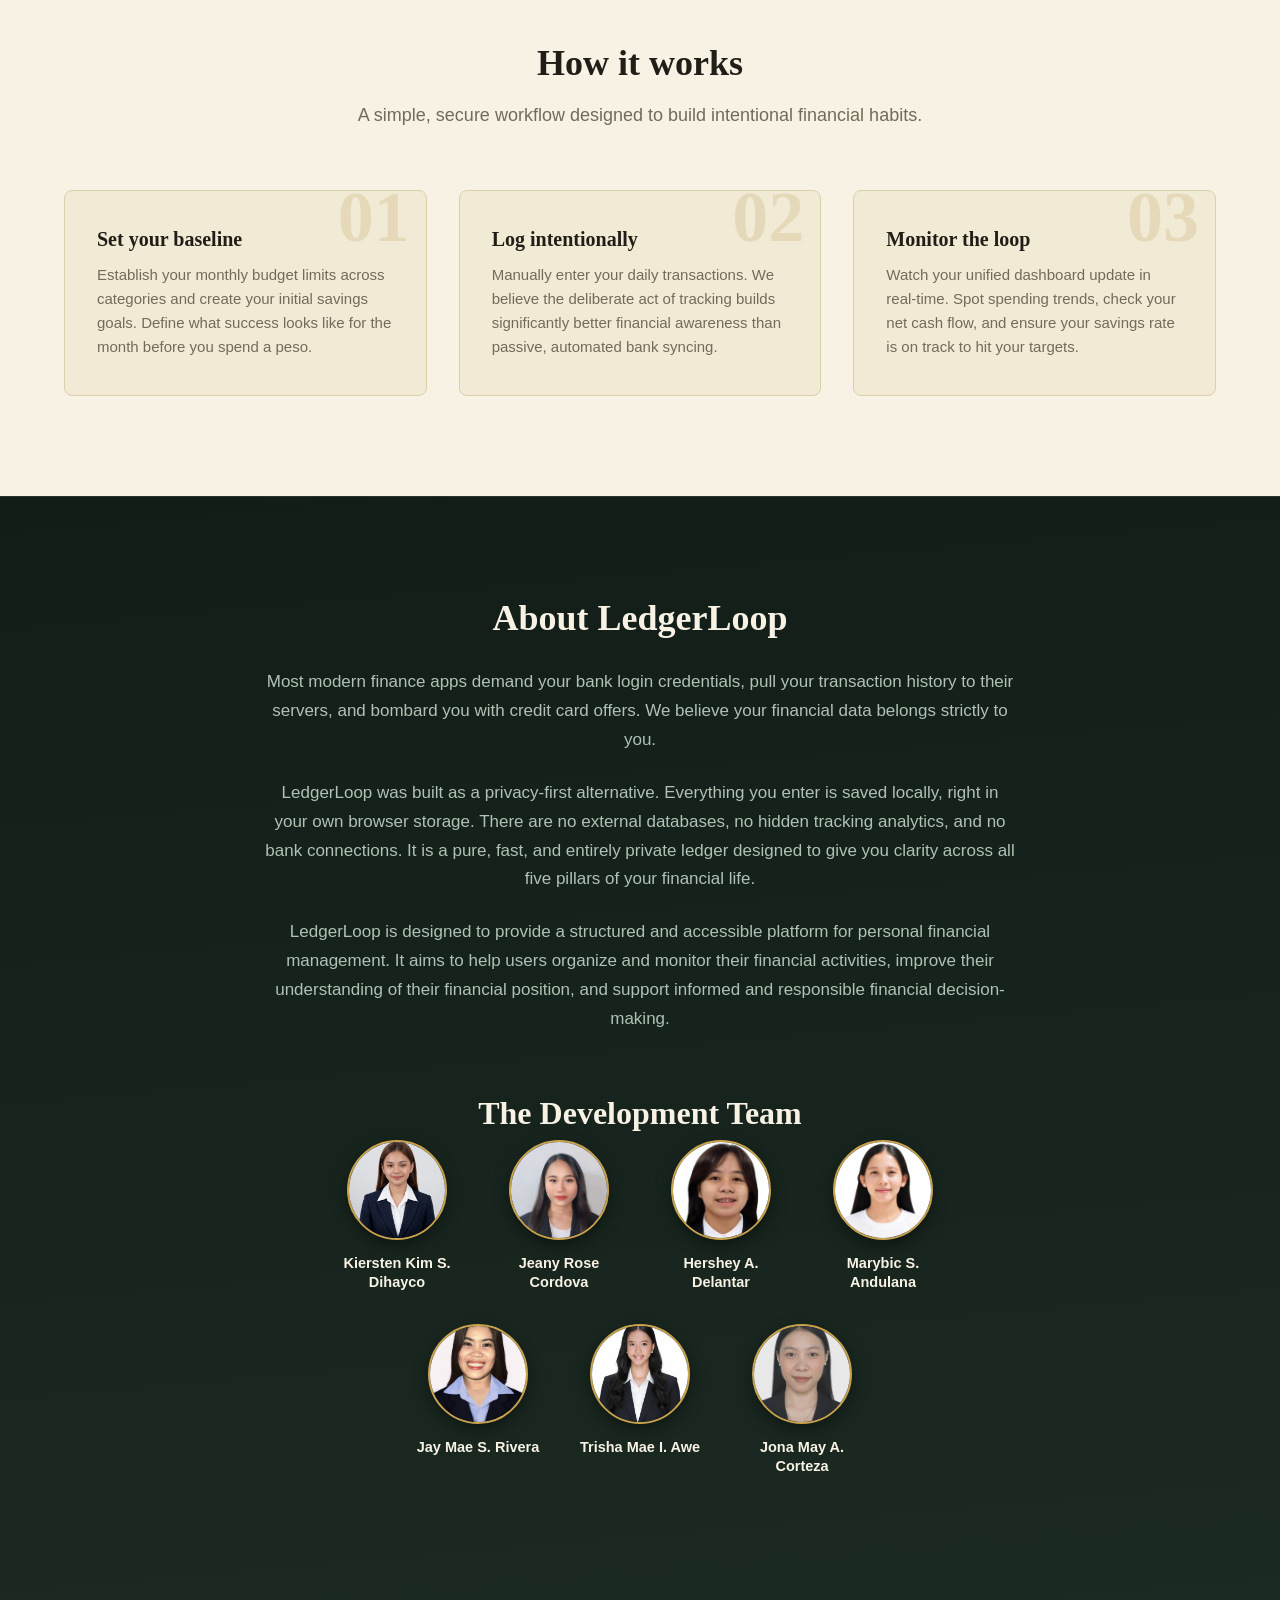
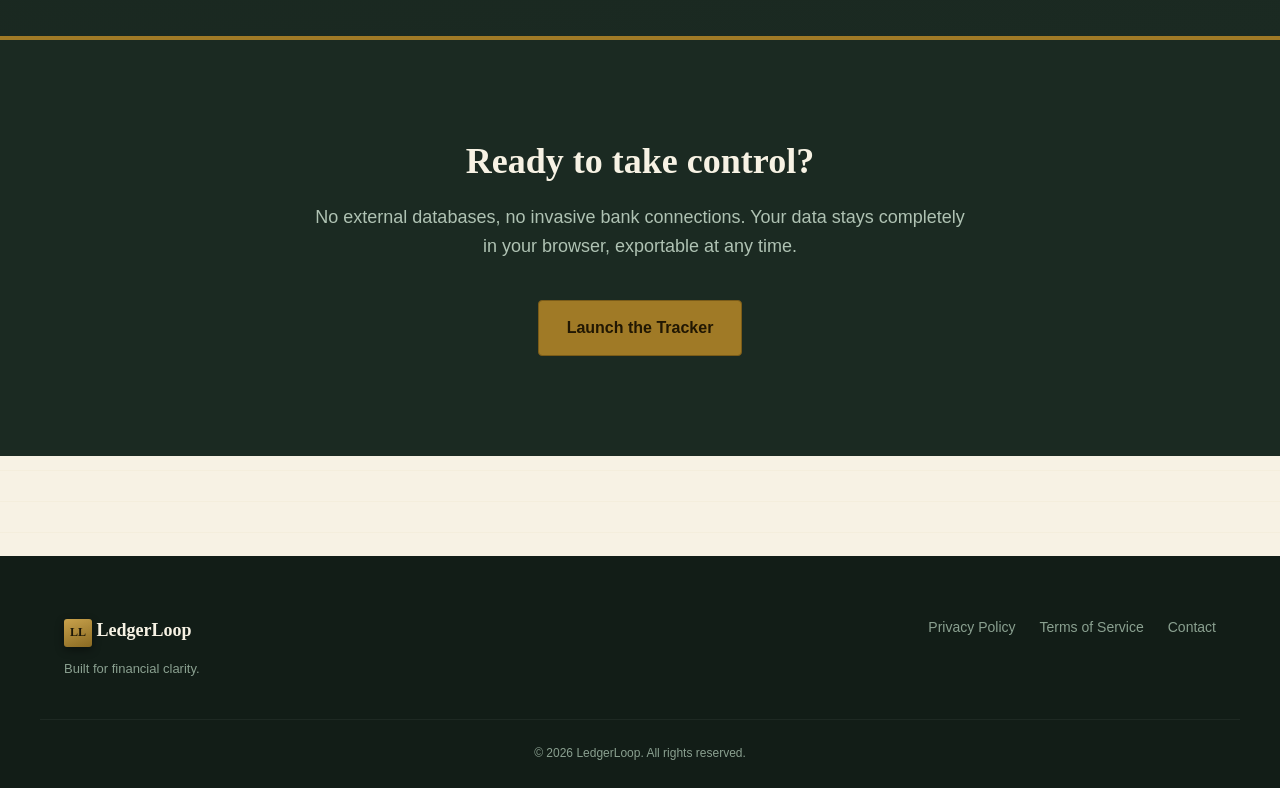
==== commit 42c8c2d0: "Update print statement from 'Hello' to 'Goodbye'" ====
--- a/index.html
+++ b/index.html
@@ -254,26 +254,26 @@
         <div style="width: 100px; height: 100px; border-radius: 50%; overflow: hidden; display: flex; align-items: center; justify-content: center; background: #1b2620; border: 2px solid #C9A24C; margin-bottom: 14px; box-shadow: 0 6px 16px rgba(0,0,0,0.4);">
           <img src="image5.jpg" alt="Member 5" style="width: 100px; height: 100px; object-fit: cover;" onerror="this.style.display='none'; this.parentNode.textContent='M5';">
         </div>
+        <div style="font-size: 14.5px; font-weight: 600; color: #F7F2E4; line-height: 1.3;">Jay Mae S. Rivera</div>
+        
+      </div>
+
+      <!-- Member 6 -->
+      <div style="display: flex; flex-direction: column; align-items: center; width: 130px;">
+        <div style="width: 100px; height: 100px; border-radius: 50%; overflow: hidden; display: flex; align-items: center; justify-content: center; background: #1b2620; border: 2px solid #C9A24C; margin-bottom: 14px; box-shadow: 0 6px 16px rgba(0,0,0,0.4);">
+          <img src="image6.jpg" alt="Member 6" style="width: 100px; height: 100px; object-fit: cover;" onerror="this.style.display='none'; this.parentNode.textContent='M6';">
+        </div>
         <div style="font-size: 14.5px; font-weight: 600; color: #F7F2E4; line-height: 1.3;">Trisha Mae I. Awe</div>
         
       </div>
 
-      <!-- Member 6 -->
-      <div style="display: flex; flex-direction: column; align-items: center; width: 130px;">
-        <div style="width: 100px; height: 100px; border-radius: 50%; overflow: hidden; display: flex; align-items: center; justify-content: center; background: #1b2620; border: 2px solid #C9A24C; margin-bottom: 14px; box-shadow: 0 6px 16px rgba(0,0,0,0.4);">
-          <img src="image6.jpg" alt="Member 6" style="width: 100px; height: 100px; object-fit: cover;" onerror="this.style.display='none'; this.parentNode.textContent='M6';">
+      <!-- Member 7 -->
+      <div style="display: flex; flex-direction: column; align-items: center; width: 130px;">
+        <div style="width: 100px; height: 100px; border-radius: 50%; overflow: hidden; display: flex; align-items: center; justify-content: center; background: #1b2620; border: 2px solid #C9A24C; margin-bottom: 14px; box-shadow: 0 6px 16px rgba(0,0,0,0.4);">
+          <img src="image7.jpg" alt="Member 7" style="width: 100px; height: 100px; object-fit: cover;" onerror="this.style.display='none'; this.parentNode.textContent='M7';">
         </div>
         <div style="font-size: 14.5px; font-weight: 600; color: #F7F2E4; line-height: 1.3;">Jona May A. Corteza</div>
-        
-      </div>
-
-      <!-- Member 7 -->
-      <div style="display: flex; flex-direction: column; align-items: center; width: 130px;">
-        <div style="width: 100px; height: 100px; border-radius: 50%; overflow: hidden; display: flex; align-items: center; justify-content: center; background: #1b2620; border: 2px solid #C9A24C; margin-bottom: 14px; box-shadow: 0 6px 16px rgba(0,0,0,0.4);">
-          <img src="image7.jpg" alt="Member 7" style="width: 100px; height: 100px; object-fit: cover;" onerror="this.style.display='none'; this.parentNode.textContent='M7';">
-        </div>
-        <div style="font-size: 14.5px; font-weight: 600; color: #F7F2E4; line-height: 1.3;">Jay Mae S. Rivera</div>
-        
+  
       </div>
 
     </div>
